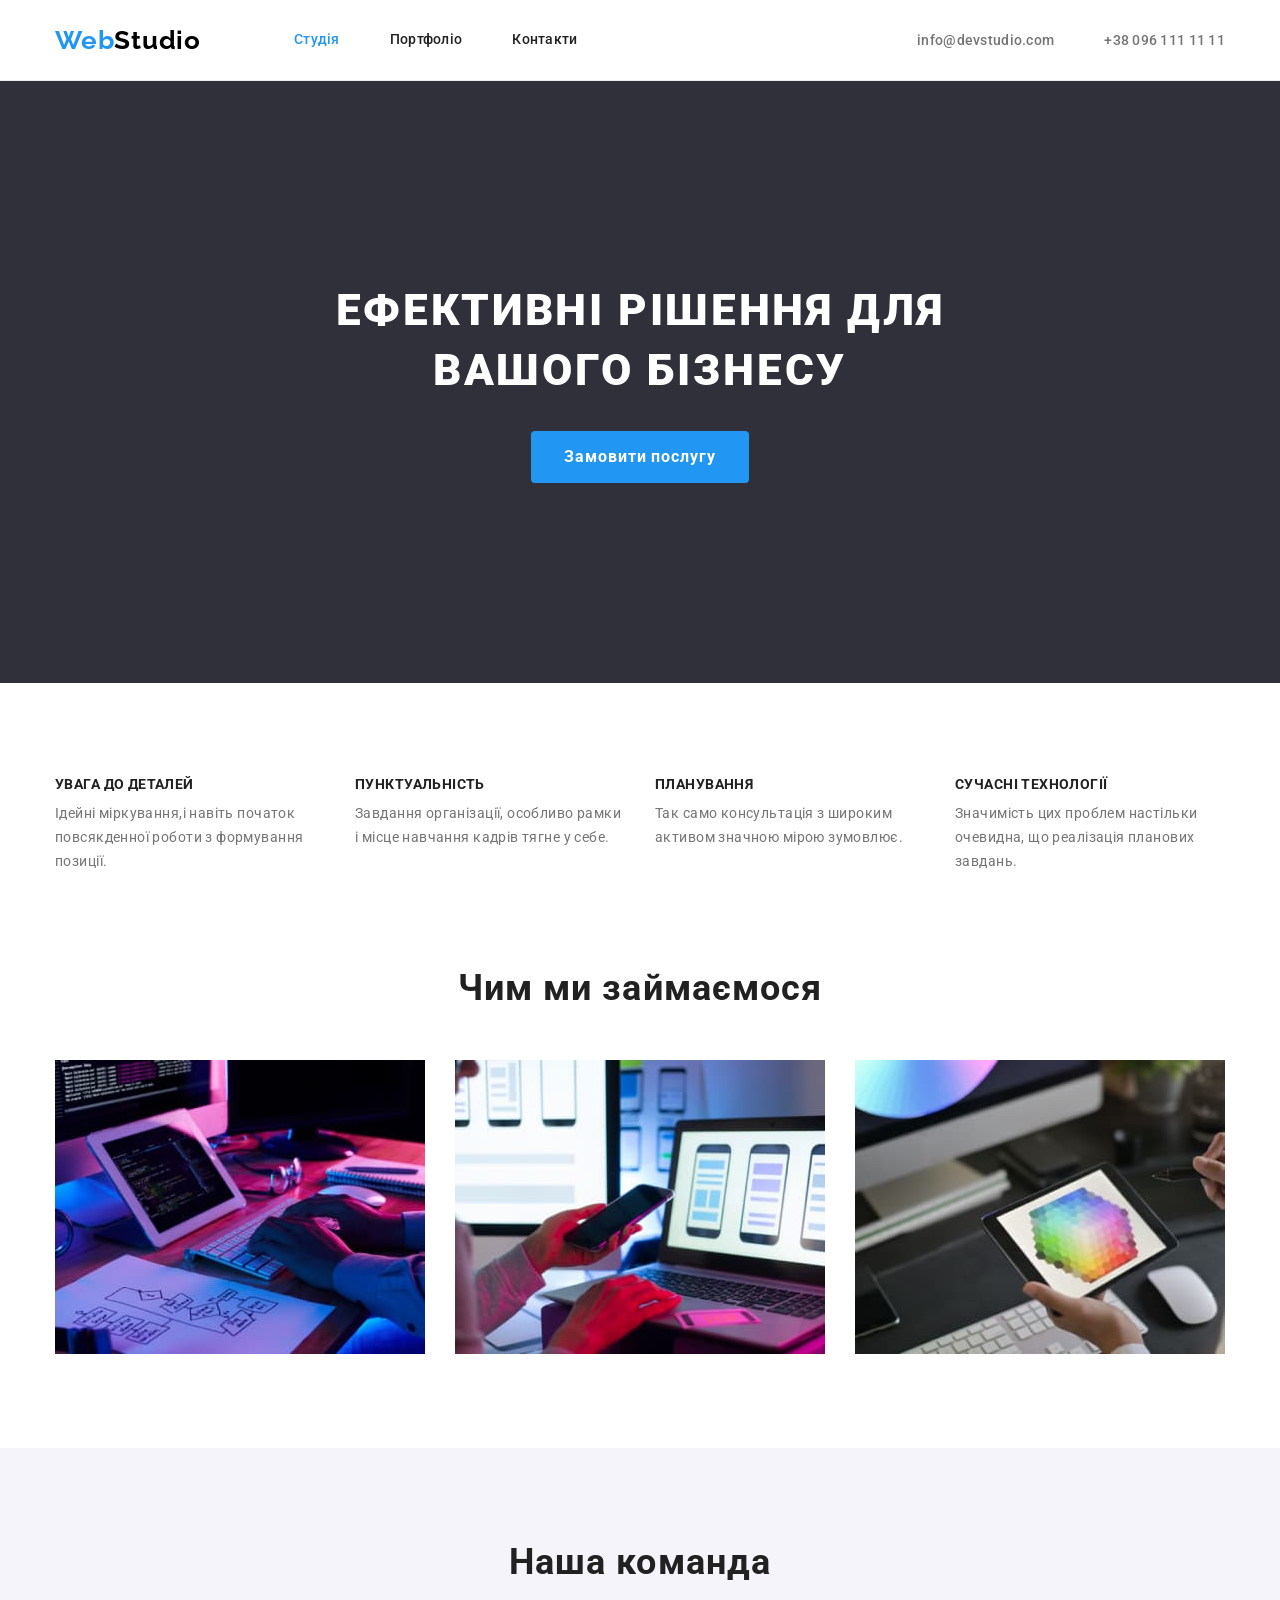
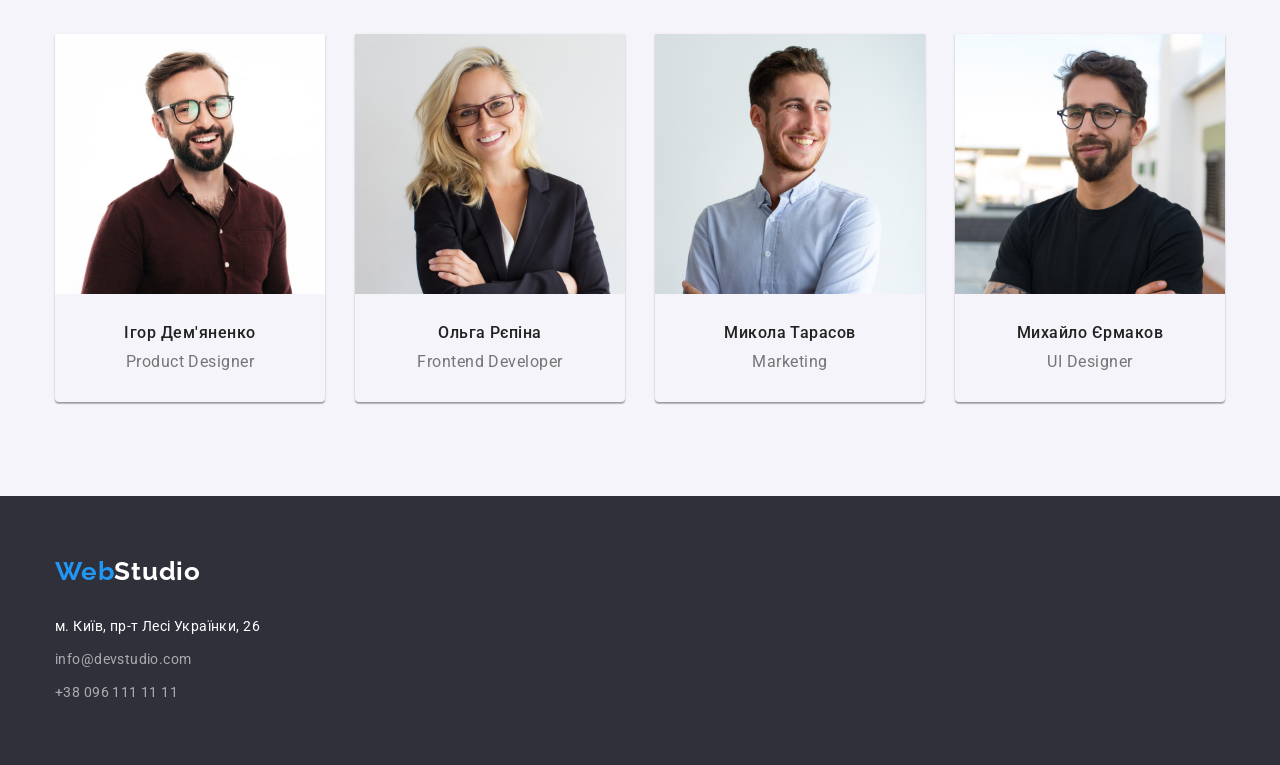
==== index.html @ 57815e2b "homework 3 second try" ====
<!DOCTYPE html>
<html lang="uk">
  <head>
    <meta charset="UTF-8" />
    <meta http-equiv="X-UA-Compatible" content="IE=edge" />
    <meta name="viewport" content="width=device-width, initial-scale=1.0" />
    <link rel="preconnect" href="https://fonts.googleapis.com" />
    <link rel="preconnect" href="https://fonts.gstatic.com" crossorigin />
    <link
      href="https://fonts.googleapis.com/css2?family=Raleway:wght@700&family=Roboto:wght@400;500;700;900&display=swap"
      rel="stylesheet"
    />
    <title>WebStudio</title>
    <link
      rel="stylesheet"
      href="https://cdnjs.cloudflare.com/ajax/libs/modern-normalize/1.0.0/modern-normalize.min.css"
    />
    <link rel="stylesheet" href="./css/style.css" />
  </head>

  <body>
    <!-- Шапка -->

    <header class="header">
      <div class="container header-container">
        <nav class="header-nav">
          <a href="./index.html" class="header-title-logo">
            <span class="header-logo">Web</span>Studio</a
          >
          <ul class="header-list list">
            <li class="header-item">
              <a href="./index.html" class="header-link link current">Студія</a>
            </li>
            <li class="header-item">
              <a href="./portfolio.html" class="header-link link">Портфоліо</a>
            </li>
            <li class="header-item">
              <a href="#" class="header-link link">Контакти</a>
            </li>
          </ul>
        </nav>
          <ul class="header-contact-list list">
            <li class="header-contact-wrap">
              <a href="mailto:info@devstudio.com" class="header-contact link"
                >info@devstudio.com</a
              >
            </li>
            <li class="header-contact-wrap">
              <a href="tel:+380961111111" class="header-contact link"
                >+38 096 111 11 11</a
              >
            </li>
          </ul>
      </div>
    </header>

    <main>
      <!-- Блок Герой -->
      <section class="hero">
        <h1 class="hero-title">Ефективні рішення для вашого бізнесу</h1>
        <button type="button" class="btn-hero">Замовити послугу</button>
      </section>

      <!-- Особливості -->
      <section class="features box-first">
        <div class="container features-container">
          <h2 class="visually-hidden">Особливості</h2>
          <ul class="features-list list">
            <li class="features-item">
              <h3 class="features-pre-title">Увага до деталей</h3>
              <p class="features-description">
                Ідейні міркування,і навіть початок повсякденної роботи з
                формування позиції.
              </p>
            </li>
            <li class="features-item">
              <h3 class="features-pre-title">Пунктуальність</h3>
              <p class="features-description">
                Завдання організації, особливо рамки і місце навчання кадрів
                тягне у себе.
              </p>
            </li>
            <li class="features-item">
              <h3 class="features-pre-title">Планування</h3>
              <p class="features-description">
                Так само консультація з широким активом значною мірою зумовлює.
              </p>
            </li>
            <li class="features-item">
              <h3 class="features-pre-title">Сучасні технології</h3>
              <p class="features-description">
                Значимість цих проблем настільки очевидна, що реалізація
                планових завдань.
              </p>
            </li>
          </ul>
        </div>
      </section>

      <!-- Чим ми займаємося -->
      <section class="about">
        <div class="container">
          <h2 class="about-title">Чим ми займаємося</h2>
          <ul class="about-list list">
            <li class="about-item">
              <img
                src="./images/index/box1.jpg"
                alt="Написання коду на клавіатурі"
                width="370"
              />
            </li>
            <li class="about-item">
              <img
                src="./images/index/box2.jpg"
                alt="Телефон в руці"
                width="370"
              />
            </li>
            <li class="about-item">
              <img
                src="./images/index/box3.jpg"
                alt="Малюнок на планшеті"
                width="370"
              />
            </li>
          </ul>
        </div>
      </section>

      <!-- Наша команда -->
      <section class="team">
        <div class="container">
          <h2 class="team-title">Наша команда</h2>
          <ul class="team-list list">
            <li class="team-item">
              <img src="./images/index/igor.jpg" alt="igor" width="270" />
              <div class="team-box-wrap">
                <h3 class="team-pre-title">Ігор Дем'яненко</h3>
                <p class="team-description">Product Designer</p>
              </div>
            </li>
            <li class="team-item">
              <img src="./images/index/olga.jpg" alt="olga" width="270" />
              <div class="team-box-wrap">
                <h3 class="team-pre-title">Ольга Рєпіна</h3>
                <p class="team-description">Frontend Developer</p>
              </div>
            </li>
            <li class="team-item">
              <img src="./images/index/mikola.jpg" alt="mikola" width="270" />
              <div class="team-box-wrap">
                <h3 class="team-pre-title">Микола Тарасов</h3>
                <p class="team-description">Marketing</p>
              </div>
            </li>
            <li class="team-item">
              <img
                src="./images/index/muchaylo.jpg"
                alt="muchaylo"
                width="270"
              />
              <div class="team-box-wrap">
                <h3 class="team-pre-title">Михайло Єрмаков</h3>
                <p class="team-description">UI Designer</p>
              </div>
            </li>
          </ul>
        </div>
      </section>
    </main>

    <!-- Підвал -->

    <footer class="footer">
      <div class="container">
        <a href="./index.html" class="footer-title-logo">
          <span class="footer-logo">Web</span>Studio</a
        >
        <address>
          <ul class="address-list list">
            <li class="footer-address-item">
              <a
                href="http://surl.li/cvalr"
                target="_blank"
                rel="noopener noreferrer"
                class="footer-address link"
                >м. Київ, пр-т Лесі Українки, 26</a
              >
            </li>
            <li class="footer-address-item">
              <a href="mailto:info@devstudio.com" class="footer-contact link"
                >info@devstudio.com</a
              >
            </li>
            <li class="footer-address-item">
              <a href="tel:+380961111111" class="footer-contact link"
                >+38 096 111 11 11</a
              >
            </li>
          </ul>
        </address>
      </div>
    </footer>
  </body>
</html>
---- css/style.css ----
:root {
  --primary-text-color: #212121;
  --secondary-text-color: #757575;
  --tetriary-text-color: #000000;
  --primary-title-color: #ffffff;
  --description-text: rgba(255, 255, 255, 0.6);
  --accent-color: #2196f3;
  --background-color-hero: #2f303a;
  --background-color-btn: #188ce8;
  --moz-background-team: #f5f4fa;
  --border-bottom-color: #ececec;
  --border-portfolio: #eeeeee;
}

html {
  box-sizing: border-box;
}

*,
*::before,
*::after {
  box-sizing: border-box;
  /* outline: 2px solid tomato; */
}

h1,
h2,
h3,
h4,
h5,
h6,
p,
ul {
  margin: 0;
}

ul {
  padding-left: 0;
}

body {
  font-family: "Roboto", sans-serif;
  color: var(--primary-text-color);
  background-color: var(--primary-title-color);
}

.container {
  margin: 0 auto;
  width: 1200px;
  padding-left: 15px;
  padding-right: 15px;
}

/* List styles */

.list {
  list-style: none;
}

/* link styles */

.link {
  text-decoration: none;
}

.link:hover,
.link:focus {
  color: var(--accent-color);
}

/* Button styles */

.btn-hero:hover,
.btn-hero:focus {
  background-color: var(--background-color-btn);
}

.btn-portfolio:hover,
.btn-portfolio:focus {
  color: var(--primary-title-color);
  background-color: var(--accent-color);
  filter: drop-shadow(0px 4px 4px rgba(0, 0, 0, 0.25));
}

button {
  display: inline-block;
  cursor: pointer;
  border: 1px solid transparent;
  border-radius: 4px;
  text-align: center;
}

.btn-hero {
  color: var(--primary-title-color);
  background-color: var(--accent-color);
  font-weight: 700;
  font-size: 16px;
  font-family: inherit;
  line-height: 1.87;
  text-align: center;
  letter-spacing: 0.06em;
  padding: 10px 32px;
}

.btn-portfolio {
  color: var(--primary-text-color);
  background-color: var(--moz-background-team);
  font-weight: 500;
  font-size: 16px;
  line-height: 1.62;
  font-family: inherit;
  letter-spacing: 0.03em;
  padding: 6px 22px;
}

/* Hide heading */
.visually-hidden {
  position: absolute;
  white-space: nowrap;
  width: 1px;
  height: 1px;
  overflow: hidden;
  border: 0;
  padding: 0;
  clip: rect(0 0 0 0);
  clip-path: inset(50%);
  margin: -1px;
}

/* header */

.header {
  display: block;
  border-bottom: 1px solid var(--border-bottom-color);
}

.header-container {
  display: flex;
  align-items: center;
}

.header-title-logo {
  color: var(--tetriary-text-color);
  font-family: "Raleway";
  font-style: normal;
  font-weight: 700;
  font-size: 26px;
  line-height: 1.19;
  letter-spacing: 0.03em;
  text-decoration: none;
  margin-right: 93px;
  display: block;
}

.header-list,
.contact-list,
.features-list,
.about-list,
.team-list {
  display: flex;
}

.header-nav {
  display: flex;
  align-items: center;
}

.header-logo {
  color: var(--accent-color);
}

.header-item:not(:first-child) {
  font-weight: 500;
  font-size: 14px;
  line-height: 1.14;
  letter-spacing: 0.02em;
  margin-left: 50px;
}

.header-link {
  color: var(--primary-text-color);
  font-weight: 500;
  font-size: 14px;
  line-height: 1.14;
  letter-spacing: 0.02em;
  padding-top: 32px;
  padding-bottom: 32px;
  display: block;
}

.header-link.link.current {
  color: var(--accent-color);
}

.header-contact-list {
  display: flex;
  margin-left: auto;
}

.header-contact-wrap:not(:last-child) {
  margin-right: 50px;
}

.header-contact {
  color: var(--secondary-text-color);
  font-weight: 500;
  font-size: 14px;
  line-height: 1.14;
  letter-spacing: 0.02em;
  padding: 32px 0;
}

/* section hero */

.hero {
  background-color: var(--background-color-hero);
  padding: 200px 0;
  text-align: center;
}

.hero-title {
  color: var(--primary-title-color);
  font-weight: 900;
  font-size: 44px;
  line-height: 1.36;
  letter-spacing: 0.06em;
  text-transform: uppercase;
  margin: 0 auto 30px;
  max-width: 696px;
}

/* section features */

.features {
  padding-top: 94px;
  padding-bottom: 47px;
}

.features-container {
  display: flex;
}

.features-item:not(:first-child) {
  margin-left: 30px;
}

.features-pre-title {
  color: var(--primary-text-color);
  font-weight: 700;
  font-size: 14px;
  line-height: 1.14;
  letter-spacing: 0.03em;
  text-transform: uppercase;
  margin-bottom: 10px;
}

.features-description {
  width: 270px;
  color: var(--secondary-text-color);
  font-size: 14px;
  line-height: 1.71;
  letter-spacing: 0.03em;
}

/* section about */

img {
  display: block;
  max-width: 100%;
}

.about {
  padding-top: 47px;
  padding-bottom: 94px;
}

.about-item:not(:first-child) {
  margin-left: 30px;
}

.about-title {
  font-weight: 700;
  font-size: 36px;
  line-height: 1.16;
  text-align: center;
  letter-spacing: 0.03em;
  margin-bottom: 50px;
}

/* team */

.team {
  background-color: var(--moz-background-team);
  padding: 94px 0;
}

.team-item:not(:first-child) {
  margin-left: 30px;
}

.team-item {
  box-shadow: 0px 1px 3px rgb(0 0 0 / 12%), 0px 1px 1px rgb(0 0 0 / 14%),
    0px 2px 1px rgb(0 0 0 / 20%);
  border-radius: 0px 0px 4px 4px;
}

.team-box-wrap {
  padding: 30px 0;
}

.team-title {
  font-weight: 700;
  font-size: 36px;
  line-height: 1.16;
  text-align: center;
  letter-spacing: 0.03em;
  margin-bottom: 50px;
}

.team-pre-title {
  font-weight: 500;
  font-size: 16px;
  line-height: 1.18;
  text-align: center;
  letter-spacing: 0.03em;
}

.team-description {
  color: var(--secondary-text-color);
  font-size: 16px;
  line-height: 1.18;
  text-align: center;
  letter-spacing: 0.03em;
  margin-top: 10px;
}

/* portfolio */

.portfolio {
  padding: 94px 0;
}

.portfolio-list {
  justify-content: center;
  display: flex;
  font-weight: 500;
  font-size: 16px;
  line-height: 1.62;
  text-align: center;
  letter-spacing: 0.03em;
}

.portfolio-item:not(:last-child) {
  margin-right: 8px;
}

/* projects */

.projects-link {
  text-decoration: none;
}

.projects-list {
  margin-top: 50px;
  gap: 30px;
  display: flex;
  flex-wrap: wrap;
}

.projects-item {
  width: calc((100% - 60px) / 3);
  border: 1px solid var(--border-portfolio);
}

.projects-wrap {
  margin: 20px 24px;
}

.projects-pre-title {
  color: var(--primary-text-color);
  font-weight: 700;
  font-size: 18px;
  line-height: 2;
  letter-spacing: 0.06em;
}

.projects-description {
  color: var(--secondary-text-color);
  font-size: 16px;
  line-height: 1.87;
  letter-spacing: 0.03em;
  margin-top: 4px;
}

/* footer */

.footer {
  padding-top: 60px;
  padding-bottom: 60px;
  color: var(--primary-title-color);
  background-color: var(--background-color-hero);
}

.footer-address-item {
  margin-top: 9px;
}

.footer-address.link {
  color: var(--primary-title-color);
  font-style: normal;
  font-weight: 400;
  font-size: 14px;
  line-height: 1.71;
  letter-spacing: 0.03em;
}

.footer-contact.link {
  color: var(--description-text);
  font-style: normal;
  font-size: 14px;
  line-height: 1.71;
  letter-spacing: 0.03em;
  margin-top: 9px;
}

.footer-title-logo {
  margin-bottom: 20px;
  display: inline-block;
  text-decoration: none;
  font-family: "Raleway", sans-serif;
  font-weight: 700;
  font-size: 26px;
  line-height: 1.19;
  letter-spacing: 0.03em;
  color: var(--primary-title-color);
}

.footer-logo {
  color: var(--accent-color);
  font-family: "Raleway";
  font-style: normal;
  font-weight: 700;
  font-size: 26px;
  line-height: 1.19;
  letter-spacing: 0.03em;
}

.footer-address.link:hover,
.footer-address.link:focus {
  color: var(--accent-color);
}

.footer-contact.link:hover,
.footer-contact.link:focus {
  color: var(--accent-color);
}
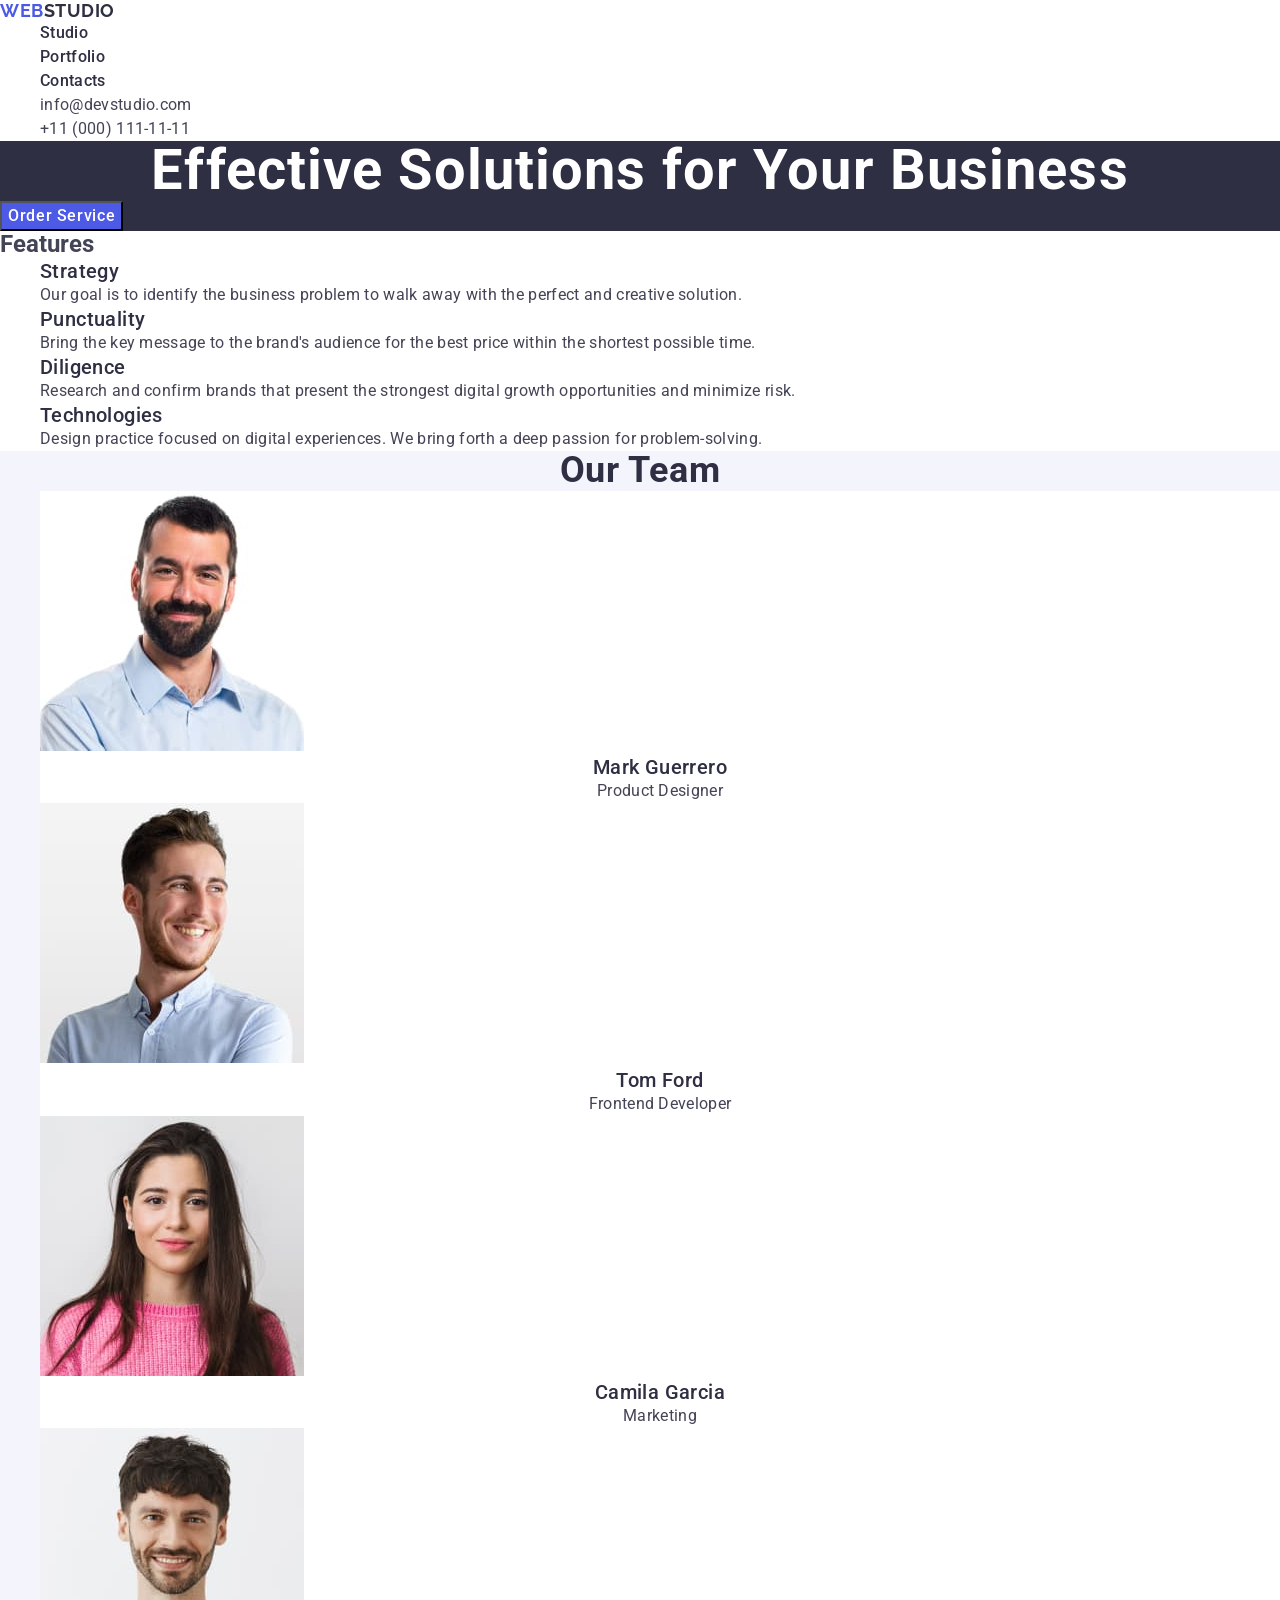
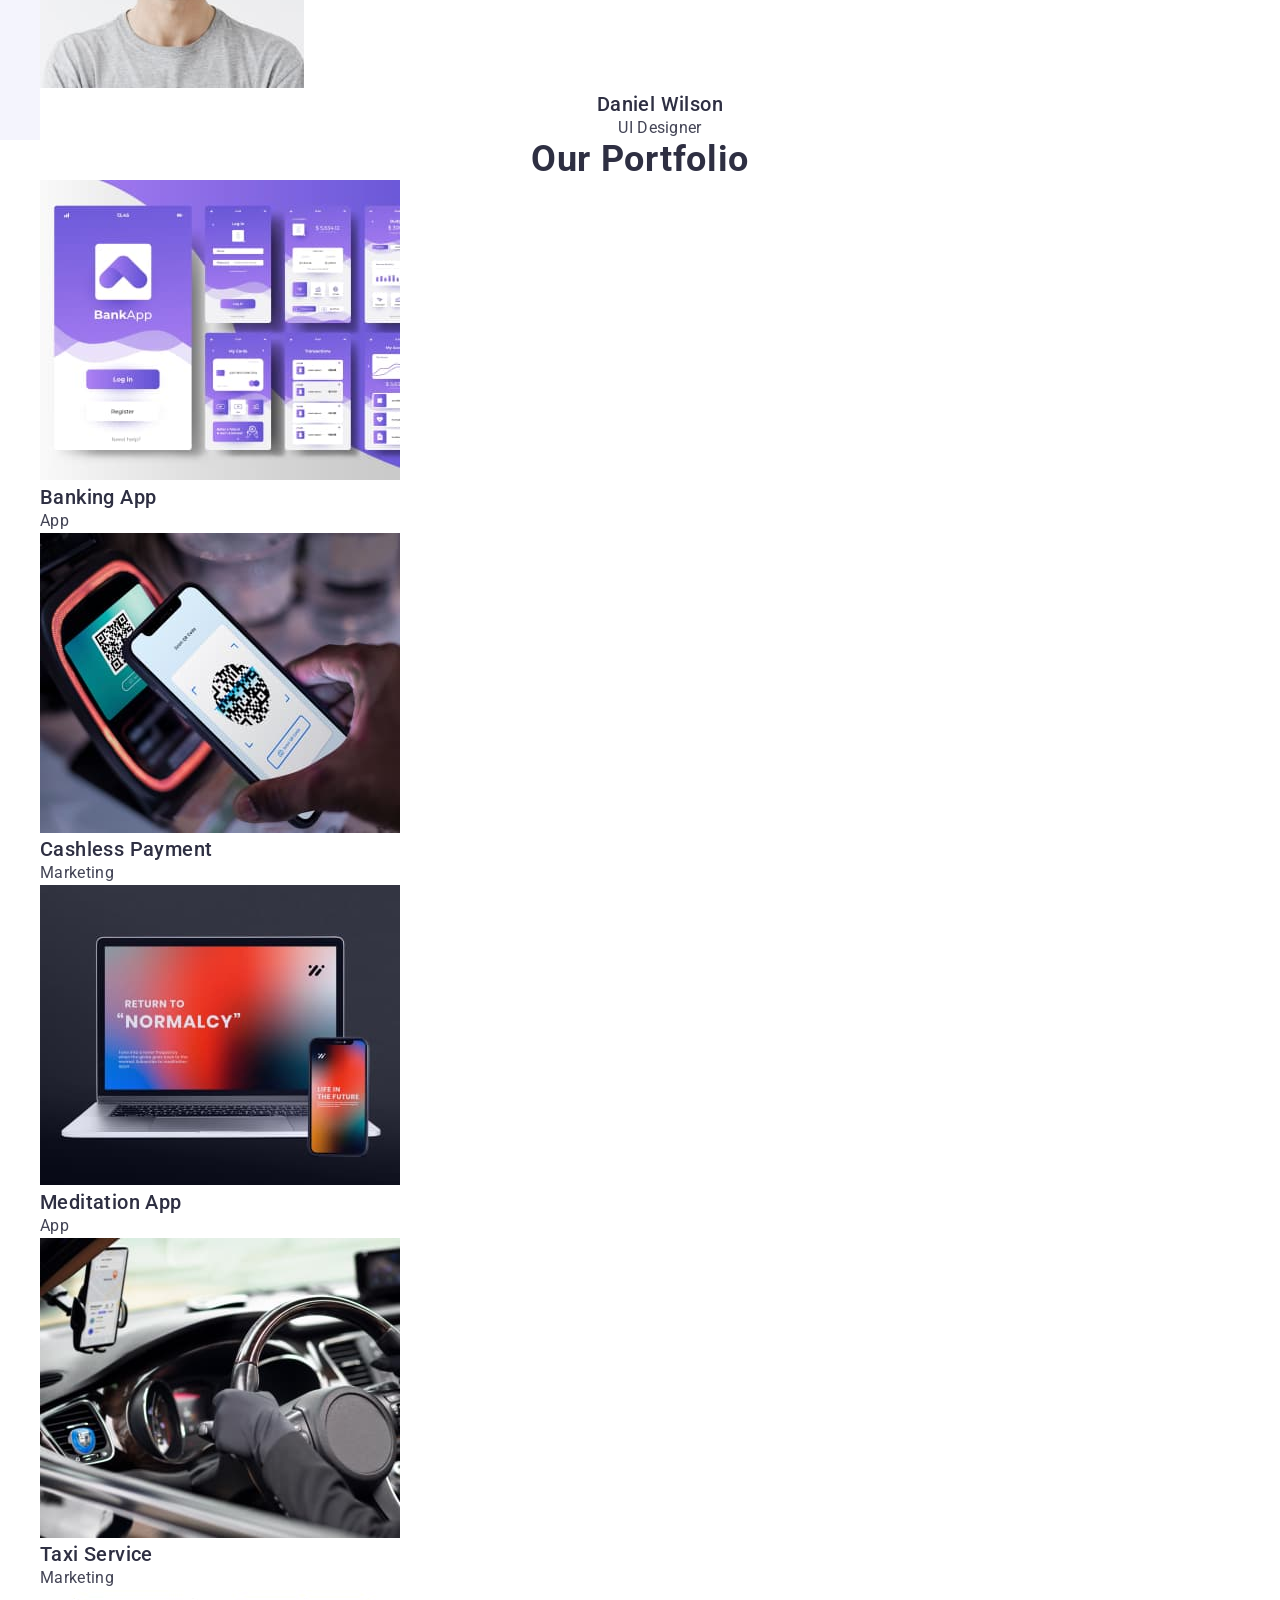
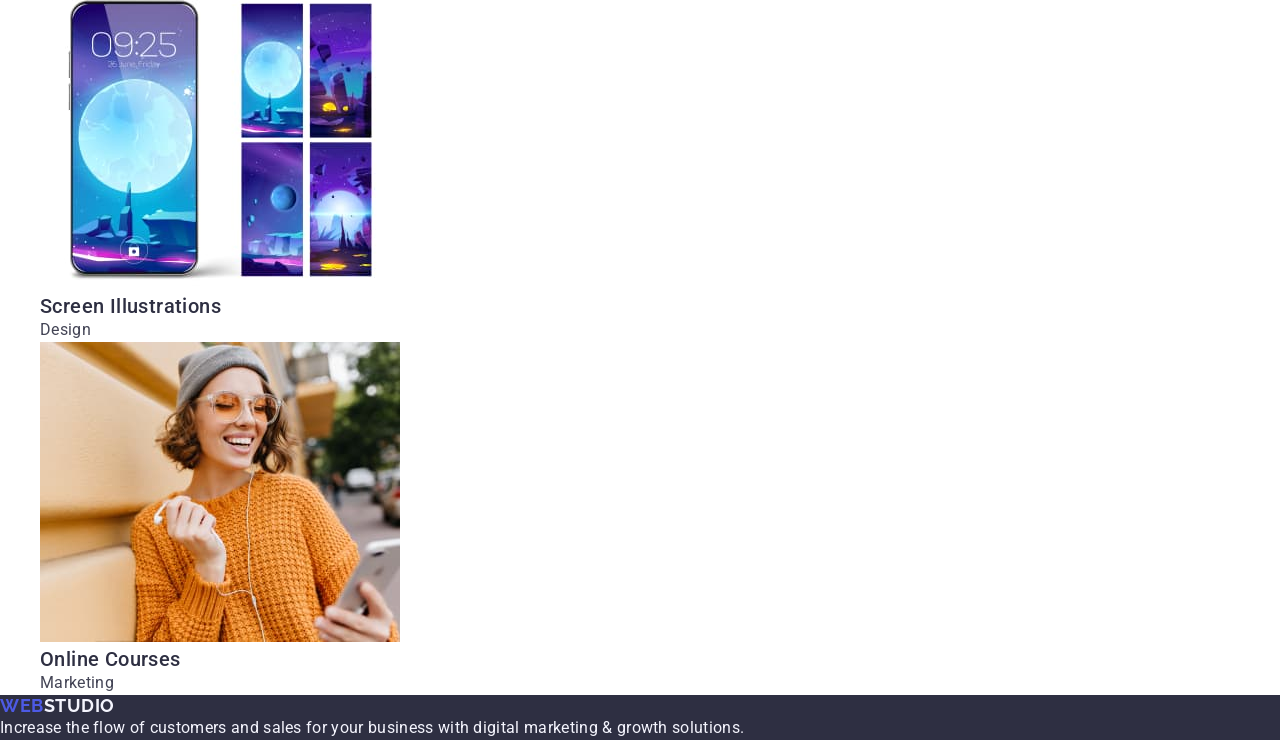
==== commit c61805a6: "Initial commit" ====
--- a/index.html
+++ b/index.html
@@ -1,205 +1,240 @@
 <!DOCTYPE html>
-<html lang="uk">
+<html lang="en">
   <head>
     <meta charset="UTF-8" />
-    <meta http-equiv="X-UA-Compatible" content="IE=edge" />
     <meta name="viewport" content="width=device-width, initial-scale=1.0" />
     <link rel="preconnect" href="https://fonts.googleapis.com" />
     <link rel="preconnect" href="https://fonts.gstatic.com" crossorigin />
     <link
-      href="https://fonts.googleapis.com/css2?family=Raleway:wght@700&family=Roboto:wght@400;500;700;900&display=swap"
+      href="https://fonts.googleapis.com/css2?family=Raleway:wght@700&family=Roboto:wght@400;500;700&display=swap"
       rel="stylesheet"
     />
-    <title>WebStudio</title>
     <link
       rel="stylesheet"
-      href="https://cdnjs.cloudflare.com/ajax/libs/modern-normalize/1.0.0/modern-normalize.min.css"
+      href="https://cdnjs.cloudflare.com/ajax/libs/modern-normalize/3.0.1/modern-normalize.min.css"
+      integrity="sha512-q6WgHqiHlKyOqslT/lgBgodhd03Wp4BEqKeW6nNtlOY4quzyG3VoQKFrieaCeSnuVseNKRGpGeDU3qPmabCANg=="
+      crossorigin="anonymous"
+      referrerpolicy="no-referrer"
     />
-    <link rel="stylesheet" href="./css/style.css" />
+    <link rel="stylesheet" href="./css/styles.css" />
+    <link
+      rel="shortcut icon"
+      href="./images/icons/icons8-website-48.png"
+      type="image/x-icon"
+    />
+    <title>WebStudio</title>
   </head>
-
   <body>
-    <!-- Шапка -->
-
+    <!-- #region-Header -->
     <header class="header">
-      <div class="container header-container">
-        <nav class="header-nav">
-          <a href="./index.html" class="header-title-logo">
-            <span class="header-logo">Web</span>Studio</a
-          >
-          <ul class="header-list list">
-            <li class="header-item">
-              <a href="./index.html" class="header-link link current">Студія</a>
-            </li>
-            <li class="header-item">
-              <a href="./portfolio.html" class="header-link link">Портфоліо</a>
-            </li>
-            <li class="header-item">
-              <a href="#" class="header-link link">Контакти</a>
-            </li>
-          </ul>
-        </nav>
-          <ul class="header-contact-list list">
-            <li class="header-contact-wrap">
-              <a href="mailto:info@devstudio.com" class="header-contact link"
-                >info@devstudio.com</a
-              >
-            </li>
-            <li class="header-contact-wrap">
-              <a href="tel:+380961111111" class="header-contact link"
-                >+38 096 111 11 11</a
-              >
-            </li>
-          </ul>
-      </div>
+      <nav class="header-nav">
+        <a class="logo header-logo" href="./index.html">
+          Web<span class="logo-dark">Studio</span></a
+        >
+        <ul class="header-list">
+          <li class="header-item">
+            <a class="header-link" href="./index.html">Studio</a>
+          </li>
+          <li class="header-item">
+            <a class="header-link" href="">Portfolio</a>
+          </li>
+          <li class="header-item">
+            <a class="header-link" href="">Contacts</a>
+          </li>
+        </ul>
+      </nav>
+      <address class="contact">
+        <ul class="contact-list">
+          <li class="contact-item">
+            <a class="contact-link" href="mailto:info@devstudio.com"
+              >info@devstudio.com</a
+            >
+          </li>
+          <li class="contact-item">
+            <a class="contact-link" href="tel:+110001111111"
+              >+11 (000) 111-11-11</a
+            >
+          </li>
+        </ul>
+      </address>
     </header>
-
+    <!-- #endregion-Header -->
+
+    <!-- #region-Main -->
     <main>
-      <!-- Блок Герой -->
-      <section class="hero">
-        <h1 class="hero-title">Ефективні рішення для вашого бізнесу</h1>
-        <button type="button" class="btn-hero">Замовити послугу</button>
-      </section>
-
-      <!-- Особливості -->
-      <section class="features box-first">
-        <div class="container features-container">
-          <h2 class="visually-hidden">Особливості</h2>
-          <ul class="features-list list">
-            <li class="features-item">
-              <h3 class="features-pre-title">Увага до деталей</h3>
-              <p class="features-description">
-                Ідейні міркування,і навіть початок повсякденної роботи з
-                формування позиції.
-              </p>
-            </li>
-            <li class="features-item">
-              <h3 class="features-pre-title">Пунктуальність</h3>
-              <p class="features-description">
-                Завдання організації, особливо рамки і місце навчання кадрів
-                тягне у себе.
-              </p>
-            </li>
-            <li class="features-item">
-              <h3 class="features-pre-title">Планування</h3>
-              <p class="features-description">
-                Так само консультація з широким активом значною мірою зумовлює.
-              </p>
-            </li>
-            <li class="features-item">
-              <h3 class="features-pre-title">Сучасні технології</h3>
-              <p class="features-description">
-                Значимість цих проблем настільки очевидна, що реалізація
-                планових завдань.
-              </p>
-            </li>
-          </ul>
-        </div>
-      </section>
-
-      <!-- Чим ми займаємося -->
-      <section class="about">
-        <div class="container">
-          <h2 class="about-title">Чим ми займаємося</h2>
-          <ul class="about-list list">
-            <li class="about-item">
-              <img
-                src="./images/index/box1.jpg"
-                alt="Написання коду на клавіатурі"
-                width="370"
-              />
-            </li>
-            <li class="about-item">
-              <img
-                src="./images/index/box2.jpg"
-                alt="Телефон в руці"
-                width="370"
-              />
-            </li>
-            <li class="about-item">
-              <img
-                src="./images/index/box3.jpg"
-                alt="Малюнок на планшеті"
-                width="370"
-              />
-            </li>
-          </ul>
-        </div>
-      </section>
-
-      <!-- Наша команда -->
+      <!-- #region-Hero -->
+      <section class="hero-image">
+        <h1 class="hero-title">Effective Solutions for Your Business</h1>
+        <button class="btn hero-btn" type="button">Order Service</button>
+      </section>
+      <!-- #endregion-Hero -->
+
+      <!-- #region-Features -->
+      <section class="features">
+        <h2 class="features-title visually-hidden">Features</h2>
+        <ul class="features-list">
+          <li class="features-item">
+            <h3 class="features-card-title">Strategy</h3>
+            <p class="features-description">
+              Our goal is to identify the business problem to walk away with the
+              perfect and creative solution.
+            </p>
+          </li>
+          <li class="features-item">
+            <h3 class="features-card-title">Punctuality</h3>
+            <p class="features-description">
+              Bring the key message to the brand's audience for the best price
+              within the shortest possible time.
+            </p>
+          </li>
+          <li class="features-item">
+            <h3 class="features-card-title">Diligence</h3>
+            <p class="features-description">
+              Research and confirm brands that present the strongest digital
+              growth opportunities and minimize risk.
+            </p>
+          </li>
+          <li class="features-item">
+            <h3 class="features-card-title">Technologies</h3>
+            <p class="features-description">
+              Design practice focused on digital experiences. We bring forth a
+              deep passion for problem-solving.
+            </p>
+          </li>
+        </ul>
+      </section>
+      <!-- #endregion-features -->
+
+      <!-- #region-Team -->
       <section class="team">
-        <div class="container">
-          <h2 class="team-title">Наша команда</h2>
-          <ul class="team-list list">
-            <li class="team-item">
-              <img src="./images/index/igor.jpg" alt="igor" width="270" />
-              <div class="team-box-wrap">
-                <h3 class="team-pre-title">Ігор Дем'яненко</h3>
-                <p class="team-description">Product Designer</p>
-              </div>
-            </li>
-            <li class="team-item">
-              <img src="./images/index/olga.jpg" alt="olga" width="270" />
-              <div class="team-box-wrap">
-                <h3 class="team-pre-title">Ольга Рєпіна</h3>
-                <p class="team-description">Frontend Developer</p>
-              </div>
-            </li>
-            <li class="team-item">
-              <img src="./images/index/mikola.jpg" alt="mikola" width="270" />
-              <div class="team-box-wrap">
-                <h3 class="team-pre-title">Микола Тарасов</h3>
-                <p class="team-description">Marketing</p>
-              </div>
-            </li>
-            <li class="team-item">
-              <img
-                src="./images/index/muchaylo.jpg"
-                alt="muchaylo"
-                width="270"
-              />
-              <div class="team-box-wrap">
-                <h3 class="team-pre-title">Михайло Єрмаков</h3>
-                <p class="team-description">UI Designer</p>
-              </div>
-            </li>
-          </ul>
-        </div>
-      </section>
+        <h2 class="team-title">Our Team</h2>
+        <ul class="team-list">
+          <li class="team-item">
+            <img
+              src="./images/team/mark.jpg"
+              alt="mark"
+              width="264"
+              height="260"
+            />
+            <h3 class="team-pre-title">Mark Guerrero</h3>
+            <p class="team-description">Product Designer</p>
+          </li>
+          <li class="team-item">
+            <img
+              src="./images/team/tom.jpg"
+              alt="tom"
+              width="264"
+              height="260"
+            />
+            <h3 class="team-pre-title">Tom Ford</h3>
+            <p class="team-description">Frontend Developer</p>
+          </li>
+          <li class="team-item">
+            <img
+              src="./images/team/camila.jpg"
+              alt="camila"
+              width="264"
+              height="260"
+            />
+            <h3 class="team-pre-title">Camila Garcia</h3>
+            <p class="team-description">Marketing</p>
+          </li>
+          <li class="team-item">
+            <img
+              src="./images/team/daniel.jpg"
+              alt="daniel"
+              width="264"
+              height="260"
+            />
+            <h3 class="team-pre-title">Daniel Wilson</h3>
+            <p class="team-description">UI Designer</p>
+          </li>
+        </ul>
+      </section>
+      <!-- #endregion-Team -->
+
+      <!-- #region-Portfolio -->
+      <section class="portfolio">
+        <h2 class="portfolio-title">Our Portfolio</h2>
+        <ul class="portfolio-list">
+          <li class="portfolio-item">
+            <img
+              src="./images/portfolio/banking-app.jpg"
+              alt="Banking App"
+              width="360"
+              height="300"
+            />
+            <h3 class="portfolio-pre-title">Banking App</h3>
+            <p class="portfolio-text">App</p>
+          </li>
+          <li class="portfolio-item">
+            <img
+              src="./images/portfolio/cashless-payment.jpg"
+              alt="Cashless Payment"
+              width="360"
+              height="300"
+            />
+            <h3 class="portfolio-pre-title">Cashless Payment</h3>
+            <p class="portfolio-text">Marketing</p>
+          </li>
+          <li class="portfolio-item">
+            <img
+              src="./images/portfolio/meditation-app.jpg"
+              alt="Meditation App"
+              width="360"
+              height="300"
+            />
+            <h3 class="portfolio-pre-title">Meditation App</h3>
+            <p class="portfolio-text">App</p>
+          </li>
+          <li class="portfolio-item">
+            <img
+              src="./images/portfolio/taxi-service.jpg"
+              alt="Taxi Service"
+              width="360"
+              height="300"
+            />
+            <h3 class="portfolio-pre-title">Taxi Service</h3>
+            <p class="portfolio-text">Marketing</p>
+          </li>
+          <li class="portfolio-item">
+            <img
+              src="./images/portfolio/screen-illustrations.jpg"
+              alt="Screen Illustrations"
+              width="360"
+              height="300"
+            />
+            <h3 class="portfolio-pre-title">Screen Illustrations</h3>
+            <p class="portfolio-text">Design</p>
+          </li>
+          <li class="portfolio-item">
+            <img
+              src="./images/portfolio/online-courses.jpg"
+              alt="Online Courses"
+              width="360"
+              height="300"
+            />
+            <h3 class="portfolio-pre-title">Online Courses</h3>
+            <p class="portfolio-text">Marketing</p>
+          </li>
+        </ul>
+      </section>
+      <!-- #endregion-Portfolio -->
     </main>
-
-    <!-- Підвал -->
-
+    <!-- #endregion -->
+
+    <!-- #region-Footer -->
     <footer class="footer">
-      <div class="container">
-        <a href="./index.html" class="footer-title-logo">
-          <span class="footer-logo">Web</span>Studio</a
-        >
-        <address>
-          <ul class="address-list list">
-            <li class="footer-address-item">
-              <a
-                href="http://surl.li/cvalr"
-                target="_blank"
-                rel="noopener noreferrer"
-                class="footer-address link"
-                >м. Київ, пр-т Лесі Українки, 26</a
-              >
-            </li>
-            <li class="footer-address-item">
-              <a href="mailto:info@devstudio.com" class="footer-contact link"
-                >info@devstudio.com</a
-              >
-            </li>
-            <li class="footer-address-item">
-              <a href="tel:+380961111111" class="footer-contact link"
-                >+38 096 111 11 11</a
-              >
-            </li>
-          </ul>
-        </address>
-      </div>
+      <a class="logo footer-logo" href="./index.html">
+        Web<span class="logo-light">Studio</span></a
+      >
+      <p class="footer-desription">
+        Increase the flow of customers and sales for your business with digital
+        marketing & growth solutions.
+      </p>
     </footer>
+    <!-- #endregion-Footer -->
   </body>
 </html>
+<!-- #region -->
+<!-- #endregion -->
--- a/css/styles.css
+++ b/css/styles.css
@@ -0,0 +1,279 @@
+/* #region-Variables */
+:root {
+    /* Colors */
+    --primary-brand-color: #4D5AE5;
+    --primary-dark-color: #2E2F42;
+    --primary-slate-color: #434455;
+    --subtle-text: #8E8F99;
+    --hero-background: #2E2F42B2;
+    --white-background: #FFFFFF;
+    --cloud-color: #f4f4fd;
+    --active-ocean-color: #404bbf;
+
+    /* Fonts */
+    --font-family: "Roboto", sans-serif;
+    --second-family: "Raleway", sans-serif;
+
+}
+
+/* #endregion-Variables */
+
+/* #region-Base */
+
+body {
+    font-family: 'Roboto', sans-serif;
+    color: var(--primary-slate-color);
+    background-color: var(--white-background);
+}
+
+a {
+    text-decoration: none;
+}
+
+ul,
+ol {
+    list-style-type: none;
+    margin: 0;
+}
+
+li {
+    list-style-type: none;
+}
+
+button {
+    cursor: pointer;
+    font-family: inherit;
+}
+
+img {}
+
+address {
+    font-style: normal;
+}
+
+h1,
+h2,
+h3,
+h4,
+h5,
+h6,
+p {
+    margin: 0;
+}
+
+/* #endregion-Base */
+
+/* #region-Common */
+.section {}
+
+.logo {
+    font-family: var(--second-family);
+    font-weight: 700;
+    font-size: 18px;
+    line-height: 1.17;
+    letter-spacing: 0.03em;
+    text-transform: uppercase;
+    color: var(--primary-brand-color);
+}
+
+.logo-dark {
+    color: var(--primary-dark-color);
+}
+
+.logo-light {
+    color: var(--cloud-color);
+}
+
+/* Socials */
+
+/* Buttons */
+
+.btn {}
+
+/* #endregion */
+
+/* #region-Header */
+
+.header {}
+
+.header-nav {}
+
+.header-logo {}
+
+.header-list {}
+
+.header-item {}
+
+.header-link {
+    font-weight: 500;
+    line-height: 1.50;
+    letter-spacing: 0.02em;
+    color: var(--primary-dark-color);
+}
+
+.contact-list {}
+
+.contact-item {}
+
+.contact-link {
+    line-height: 1.50;
+    letter-spacing: 0.02em;
+    color: var(--primary-slate-color);
+}
+
+.header-link:hover,
+.header-link:focus,
+.contact-link:hover,
+.contact-link:focus {
+    color: var(--active-ocean-color);
+}
+
+/* #endregion */
+
+/* #region-Hero */
+
+.hero-image {
+    background-color: var(--primary-dark-color);
+}
+
+.hero-title {
+    color: var(--white-background);
+    font-weight: 700;
+    font-size: 56px;
+    line-height: 1.07;
+    letter-spacing: 0.02em;
+    text-align: center;
+}
+
+.hero-btn {
+    font-weight: 500;
+    line-height: 1.5;
+    letter-spacing: 0.04em;
+    color: var(--white-background);
+    background-color: var(--primary-brand-color);
+}
+
+.hero-btn:hover,
+.hero-btn:focus {
+    background-color: var(--active-ocean-color);
+}
+
+/* #endregion */
+
+/* #region-Features */
+.features {}
+
+.features-title {}
+
+.features-list {}
+
+.features-item {}
+
+.features-card-title {
+    font-weight: 500;
+    font-size: 20px;
+    line-height: 120%;
+    letter-spacing: 0.02em;
+    color: var(--primary-dark-color);
+}
+
+.features-description {
+    line-height: 1.50;
+    letter-spacing: 0.02em;
+    color: var(--primary-slate-color);
+}
+
+/* #endregion */
+
+/* #region-Team */
+.team {
+    background-color: var(--cloud-color);
+}
+
+.team-title {
+    font-weight: 700;
+    font-size: 36px;
+    line-height: 1.11;
+    letter-spacing: 0.02em;
+    text-align: center;
+    text-transform: capitalize;
+    color: var(--primary-dark-color);
+}
+
+.team-list {}
+
+.team-item {
+    background-color: var(--white-background);
+}
+
+.team-pre-title {
+    font-weight: 500;
+    font-size: 20px;
+    line-height: 1.20;
+    letter-spacing: 0.02em;
+    text-align: center;
+    color: var(--primary-dark-color);
+}
+
+.team-description {
+    line-height: 1.50;
+    letter-spacing: 0.02em;
+    text-align: center;
+    color: var(--primary-slate-color);
+}
+
+/* #endregion */
+
+/* #region-Portfolio */
+.portfolio {}
+
+.portfolio-title {
+    font-weight: 700;
+    font-size: 36px;
+    line-height: 1.11;
+    letter-spacing: 0.02em;
+    text-align: center;
+    text-transform: capitalize;
+    color: var(--primary-dark-color);
+}
+
+.portfolio-list {}
+
+.portfolio-item {}
+
+.portfolio-pre-title {
+    font-weight: 500;
+    font-size: 20px;
+    line-height: 1.20;
+    letter-spacing: 0.02em;
+    color: var(--primary-dark-color);
+}
+
+.portfolio-text {
+    line-height: 1.50;
+    letter-spacing: 0.02em;
+    color: var(--primary-slate-color);
+}
+
+/* #endregion */
+
+/* #region-Footer */
+.footer {
+    background-color: var(--primary-dark-color);
+}
+
+.footer-logo {}
+
+.footer-desription {
+    line-height: 1.50;
+    letter-spacing: 0.02em;
+    color: var(--cloud-color);
+}
+
+/* #endregion */
+
+
+
+/* *============================================================================================================================================== */
+/* #region */
+/* #endregion */
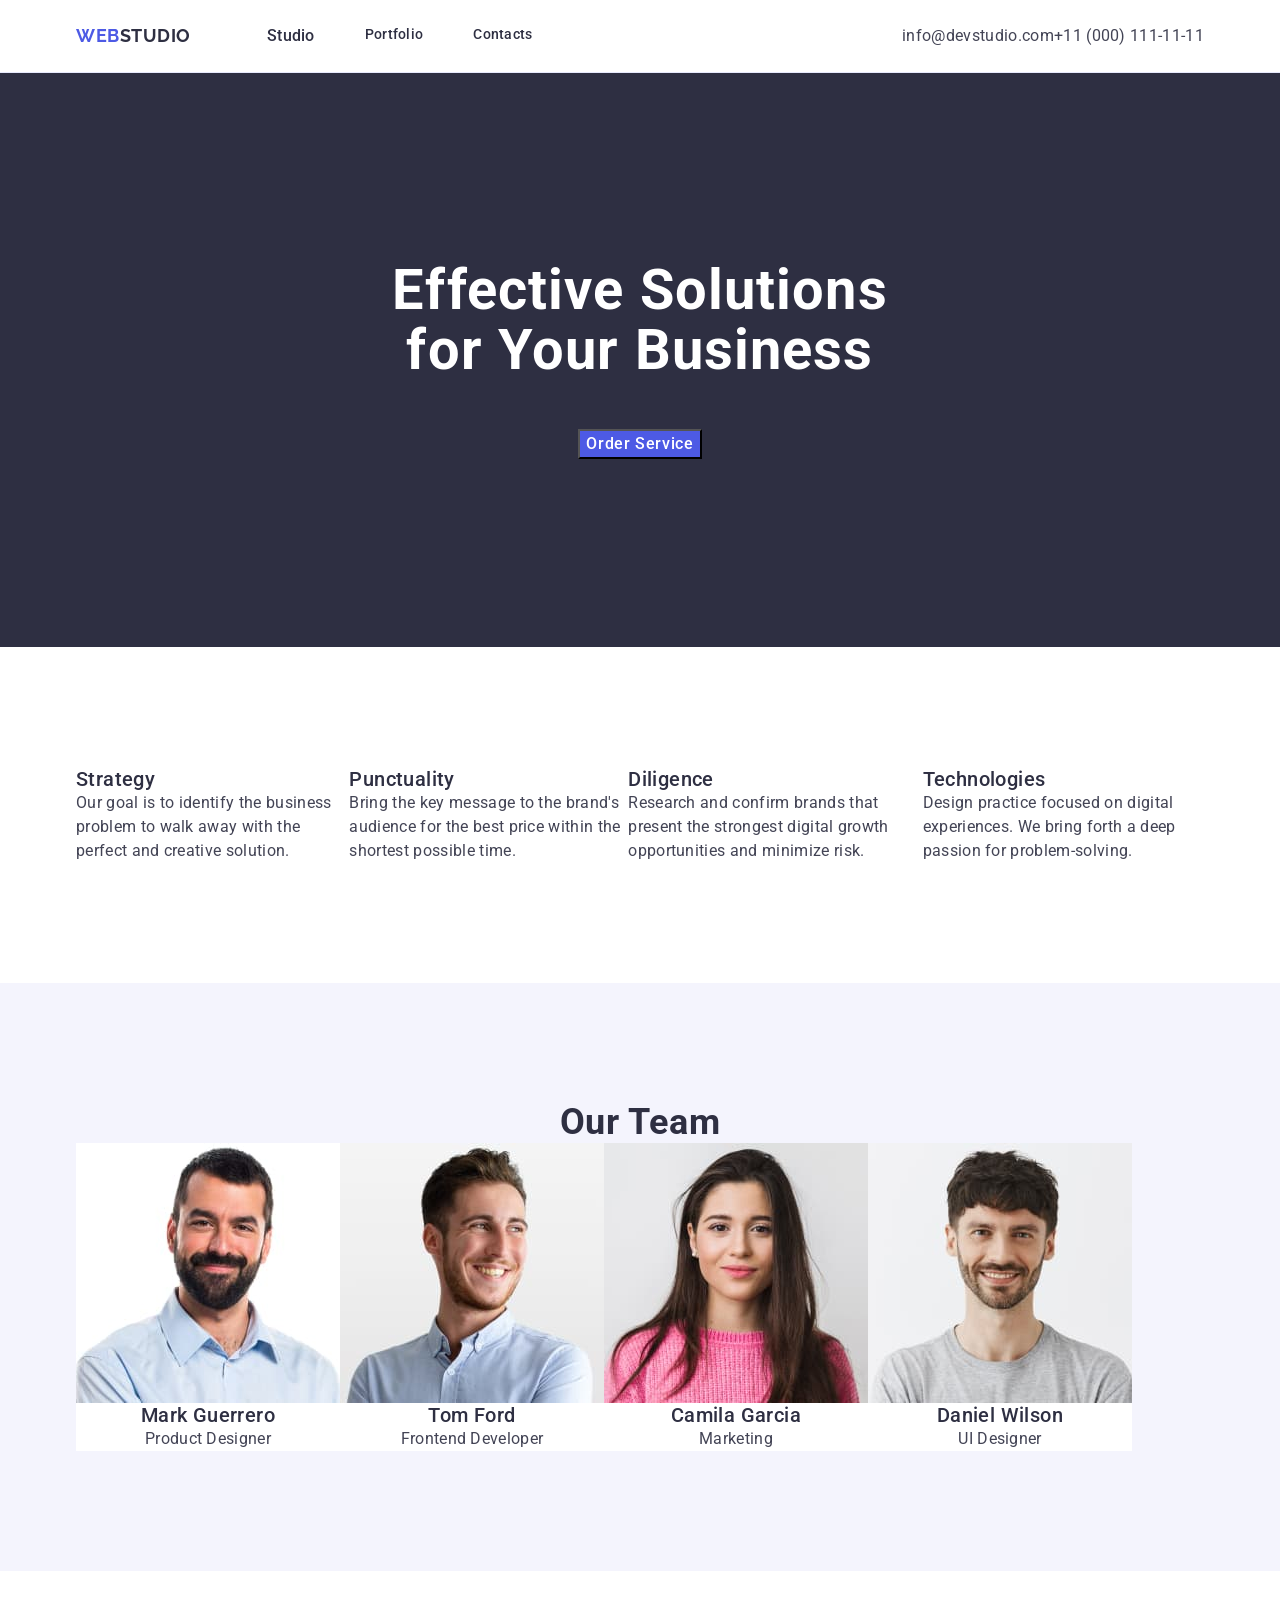
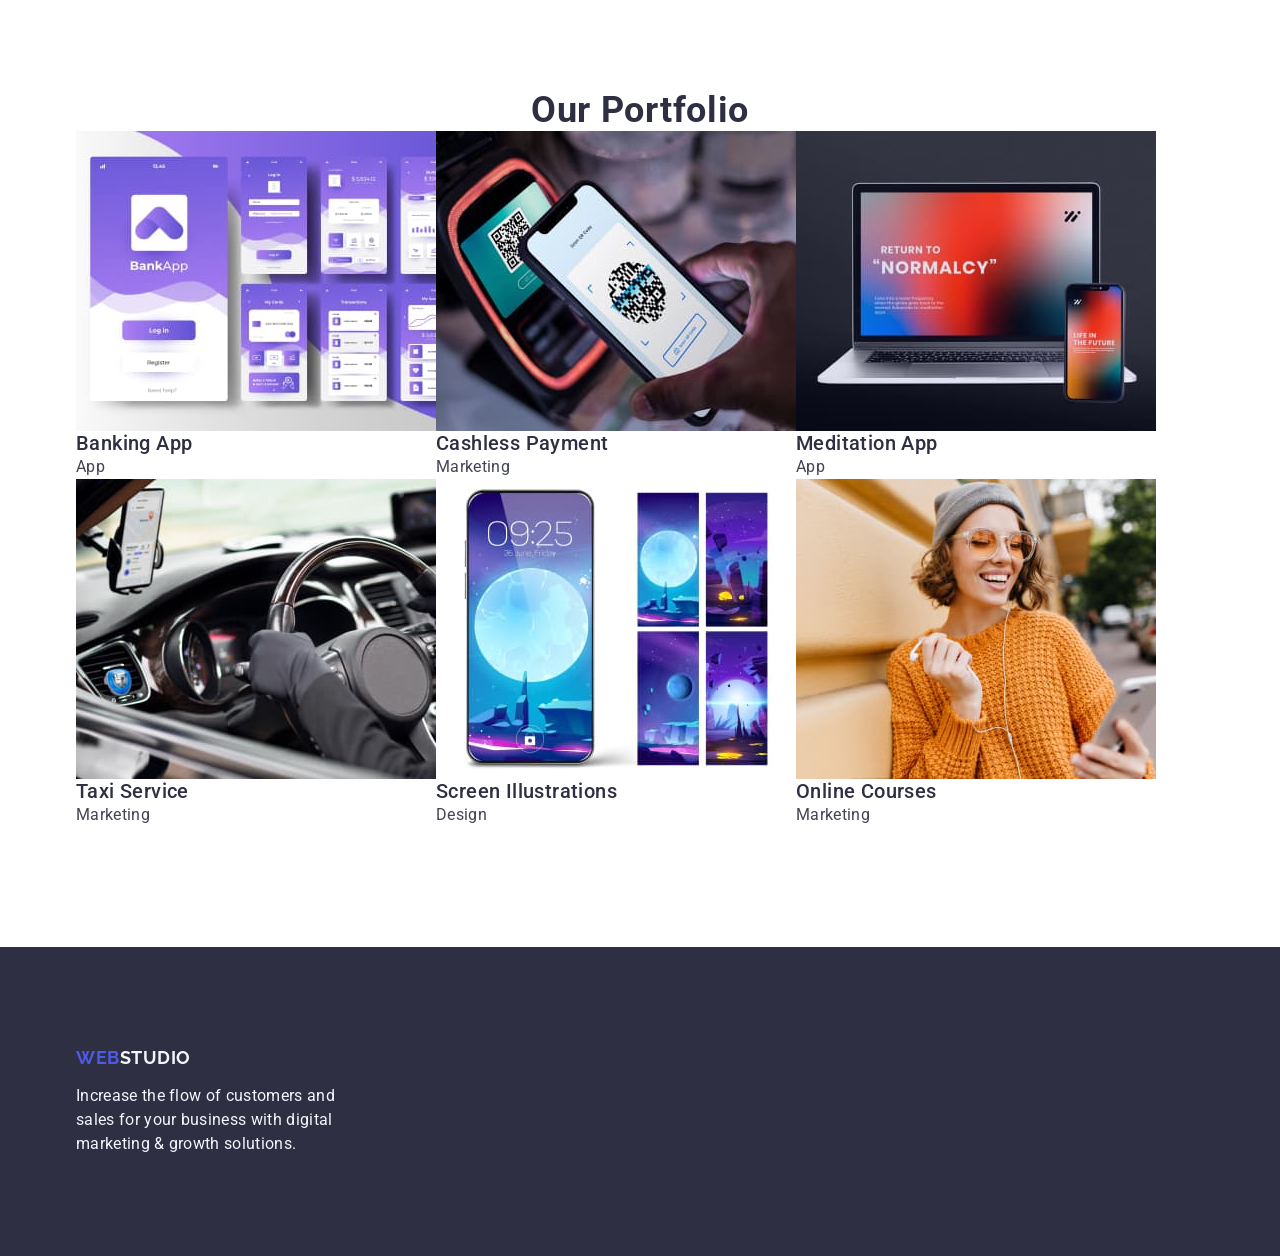
==== commit b5445383: "css" ====
--- a/index.html
+++ b/index.html
@@ -27,197 +27,205 @@
   <body>
     <!-- #region-Header -->
     <header class="header">
-      <nav class="header-nav">
-        <a class="logo header-logo" href="./index.html">
-          Web<span class="logo-dark">Studio</span></a
-        >
-        <ul class="header-list">
-          <li class="header-item">
-            <a class="header-link" href="./index.html">Studio</a>
-          </li>
-          <li class="header-item">
-            <a class="header-link" href="">Portfolio</a>
-          </li>
-          <li class="header-item">
-            <a class="header-link" href="">Contacts</a>
-          </li>
-        </ul>
-      </nav>
-      <address class="contact">
-        <ul class="contact-list">
-          <li class="contact-item">
-            <a class="contact-link" href="mailto:info@devstudio.com"
-              >info@devstudio.com</a
-            >
-          </li>
-          <li class="contact-item">
-            <a class="contact-link" href="tel:+110001111111"
-              >+11 (000) 111-11-11</a
-            >
-          </li>
-        </ul>
-      </address>
+      <div class="container header-container">
+        <nav class="header-nav">
+          <a class="logo header-logo" href="./index.html">
+            Web<span class="logo-dark">Studio</span></a
+          >
+          <ul class="header-list">
+            <li class="header-item">
+              <a class="header-link" href="./index.html">Studio</a>
+            </li>
+            <li class="header-item">
+              <a class="header-link" href="">Portfolio</a>
+            </li>
+            <li class="header-item">
+              <a class="header-link" href="">Contacts</a>
+            </li>
+          </ul>
+        </nav>
+        <address class="contact">
+          <ul class="contact-list">
+            <li class="contact-item">
+              <a class="contact-link" href="mailto:info@devstudio.com"
+                >info@devstudio.com</a
+              >
+            </li>
+            <li class="contact-item">
+              <a class="contact-link" href="tel:+110001111111"
+                >+11 (000) 111-11-11</a
+              >
+            </li>
+          </ul>
+        </address>
+      </div>
     </header>
     <!-- #endregion-Header -->
 
     <!-- #region-Main -->
     <main>
       <!-- #region-Hero -->
-      <section class="hero-image">
+      <section class="hero">
         <h1 class="hero-title">Effective Solutions for Your Business</h1>
         <button class="btn hero-btn" type="button">Order Service</button>
       </section>
       <!-- #endregion-Hero -->
 
       <!-- #region-Features -->
-      <section class="features">
-        <h2 class="features-title visually-hidden">Features</h2>
-        <ul class="features-list">
-          <li class="features-item">
-            <h3 class="features-card-title">Strategy</h3>
-            <p class="features-description">
-              Our goal is to identify the business problem to walk away with the
-              perfect and creative solution.
-            </p>
-          </li>
-          <li class="features-item">
-            <h3 class="features-card-title">Punctuality</h3>
-            <p class="features-description">
-              Bring the key message to the brand's audience for the best price
-              within the shortest possible time.
-            </p>
-          </li>
-          <li class="features-item">
-            <h3 class="features-card-title">Diligence</h3>
-            <p class="features-description">
-              Research and confirm brands that present the strongest digital
-              growth opportunities and minimize risk.
-            </p>
-          </li>
-          <li class="features-item">
-            <h3 class="features-card-title">Technologies</h3>
-            <p class="features-description">
-              Design practice focused on digital experiences. We bring forth a
-              deep passion for problem-solving.
-            </p>
-          </li>
-        </ul>
+      <section class="section features">
+        <div class="container features-container">
+          <h2 class="features-title visually-hidden">Features</h2>
+          <ul class="features-list">
+            <li class="features-item">
+              <h3 class="features-card-title">Strategy</h3>
+              <p class="features-description">
+                Our goal is to identify the business problem to walk away with
+                the perfect and creative solution.
+              </p>
+            </li>
+            <li class="features-item">
+              <h3 class="features-card-title">Punctuality</h3>
+              <p class="features-description">
+                Bring the key message to the brand's audience for the best price
+                within the shortest possible time.
+              </p>
+            </li>
+            <li class="features-item">
+              <h3 class="features-card-title">Diligence</h3>
+              <p class="features-description">
+                Research and confirm brands that present the strongest digital
+                growth opportunities and minimize risk.
+              </p>
+            </li>
+            <li class="features-item">
+              <h3 class="features-card-title">Technologies</h3>
+              <p class="features-description">
+                Design practice focused on digital experiences. We bring forth a
+                deep passion for problem-solving.
+              </p>
+            </li>
+          </ul>
+        </div>
       </section>
       <!-- #endregion-features -->
 
       <!-- #region-Team -->
-      <section class="team">
-        <h2 class="team-title">Our Team</h2>
-        <ul class="team-list">
-          <li class="team-item">
-            <img
-              src="./images/team/mark.jpg"
-              alt="mark"
-              width="264"
-              height="260"
-            />
-            <h3 class="team-pre-title">Mark Guerrero</h3>
-            <p class="team-description">Product Designer</p>
-          </li>
-          <li class="team-item">
-            <img
-              src="./images/team/tom.jpg"
-              alt="tom"
-              width="264"
-              height="260"
-            />
-            <h3 class="team-pre-title">Tom Ford</h3>
-            <p class="team-description">Frontend Developer</p>
-          </li>
-          <li class="team-item">
-            <img
-              src="./images/team/camila.jpg"
-              alt="camila"
-              width="264"
-              height="260"
-            />
-            <h3 class="team-pre-title">Camila Garcia</h3>
-            <p class="team-description">Marketing</p>
-          </li>
-          <li class="team-item">
-            <img
-              src="./images/team/daniel.jpg"
-              alt="daniel"
-              width="264"
-              height="260"
-            />
-            <h3 class="team-pre-title">Daniel Wilson</h3>
-            <p class="team-description">UI Designer</p>
-          </li>
-        </ul>
+      <section class="section team">
+        <div class="container team-container">
+          <h2 class="team-title">Our Team</h2>
+          <ul class="team-list">
+            <li class="team-item">
+              <img
+                src="./images/team/mark.jpg"
+                alt="mark"
+                width="264"
+                height="260"
+              />
+              <h3 class="team-pre-title">Mark Guerrero</h3>
+              <p class="team-description">Product Designer</p>
+            </li>
+            <li class="team-item">
+              <img
+                src="./images/team/tom.jpg"
+                alt="tom"
+                width="264"
+                height="260"
+              />
+              <h3 class="team-pre-title">Tom Ford</h3>
+              <p class="team-description">Frontend Developer</p>
+            </li>
+            <li class="team-item">
+              <img
+                src="./images/team/camila.jpg"
+                alt="camila"
+                width="264"
+                height="260"
+              />
+              <h3 class="team-pre-title">Camila Garcia</h3>
+              <p class="team-description">Marketing</p>
+            </li>
+            <li class="team-item">
+              <img
+                src="./images/team/daniel.jpg"
+                alt="daniel"
+                width="264"
+                height="260"
+              />
+              <h3 class="team-pre-title">Daniel Wilson</h3>
+              <p class="team-description">UI Designer</p>
+            </li>
+          </ul>
+        </div>
       </section>
       <!-- #endregion-Team -->
 
       <!-- #region-Portfolio -->
-      <section class="portfolio">
-        <h2 class="portfolio-title">Our Portfolio</h2>
-        <ul class="portfolio-list">
-          <li class="portfolio-item">
-            <img
-              src="./images/portfolio/banking-app.jpg"
-              alt="Banking App"
-              width="360"
-              height="300"
-            />
-            <h3 class="portfolio-pre-title">Banking App</h3>
-            <p class="portfolio-text">App</p>
-          </li>
-          <li class="portfolio-item">
-            <img
-              src="./images/portfolio/cashless-payment.jpg"
-              alt="Cashless Payment"
-              width="360"
-              height="300"
-            />
-            <h3 class="portfolio-pre-title">Cashless Payment</h3>
-            <p class="portfolio-text">Marketing</p>
-          </li>
-          <li class="portfolio-item">
-            <img
-              src="./images/portfolio/meditation-app.jpg"
-              alt="Meditation App"
-              width="360"
-              height="300"
-            />
-            <h3 class="portfolio-pre-title">Meditation App</h3>
-            <p class="portfolio-text">App</p>
-          </li>
-          <li class="portfolio-item">
-            <img
-              src="./images/portfolio/taxi-service.jpg"
-              alt="Taxi Service"
-              width="360"
-              height="300"
-            />
-            <h3 class="portfolio-pre-title">Taxi Service</h3>
-            <p class="portfolio-text">Marketing</p>
-          </li>
-          <li class="portfolio-item">
-            <img
-              src="./images/portfolio/screen-illustrations.jpg"
-              alt="Screen Illustrations"
-              width="360"
-              height="300"
-            />
-            <h3 class="portfolio-pre-title">Screen Illustrations</h3>
-            <p class="portfolio-text">Design</p>
-          </li>
-          <li class="portfolio-item">
-            <img
-              src="./images/portfolio/online-courses.jpg"
-              alt="Online Courses"
-              width="360"
-              height="300"
-            />
-            <h3 class="portfolio-pre-title">Online Courses</h3>
-            <p class="portfolio-text">Marketing</p>
-          </li>
-        </ul>
+      <section class="section portfolio">
+        <div class="container portfolio-container">
+          <h2 class="portfolio-title">Our Portfolio</h2>
+          <ul class="portfolio-list">
+            <li class="portfolio-item">
+              <img
+                src="./images/portfolio/banking-app.jpg"
+                alt="Banking App"
+                width="360"
+                height="300"
+              />
+              <h3 class="portfolio-pre-title">Banking App</h3>
+              <p class="portfolio-text">App</p>
+            </li>
+            <li class="portfolio-item">
+              <img
+                src="./images/portfolio/cashless-payment.jpg"
+                alt="Cashless Payment"
+                width="360"
+                height="300"
+              />
+              <h3 class="portfolio-pre-title">Cashless Payment</h3>
+              <p class="portfolio-text">Marketing</p>
+            </li>
+            <li class="portfolio-item">
+              <img
+                src="./images/portfolio/meditation-app.jpg"
+                alt="Meditation App"
+                width="360"
+                height="300"
+              />
+              <h3 class="portfolio-pre-title">Meditation App</h3>
+              <p class="portfolio-text">App</p>
+            </li>
+            <li class="portfolio-item">
+              <img
+                src="./images/portfolio/taxi-service.jpg"
+                alt="Taxi Service"
+                width="360"
+                height="300"
+              />
+              <h3 class="portfolio-pre-title">Taxi Service</h3>
+              <p class="portfolio-text">Marketing</p>
+            </li>
+            <li class="portfolio-item">
+              <img
+                src="./images/portfolio/screen-illustrations.jpg"
+                alt="Screen Illustrations"
+                width="360"
+                height="300"
+              />
+              <h3 class="portfolio-pre-title">Screen Illustrations</h3>
+              <p class="portfolio-text">Design</p>
+            </li>
+            <li class="portfolio-item">
+              <img
+                src="./images/portfolio/online-courses.jpg"
+                alt="Online Courses"
+                width="360"
+                height="300"
+              />
+              <h3 class="portfolio-pre-title">Online Courses</h3>
+              <p class="portfolio-text">Marketing</p>
+            </li>
+          </ul>
+        </div>
       </section>
       <!-- #endregion-Portfolio -->
     </main>
@@ -225,13 +233,15 @@
 
     <!-- #region-Footer -->
     <footer class="footer">
-      <a class="logo footer-logo" href="./index.html">
-        Web<span class="logo-light">Studio</span></a
-      >
-      <p class="footer-desription">
-        Increase the flow of customers and sales for your business with digital
-        marketing & growth solutions.
-      </p>
+      <div class="container footer-container">
+        <a class="logo footer-logo" href="./index.html">
+          Web<span class="logo-light">Studio</span></a
+        >
+        <p class="footer-desription">
+          Increase the flow of customers and sales for your business with
+          digital marketing & growth solutions.
+        </p>
+      </div>
     </footer>
     <!-- #endregion-Footer -->
   </body>
--- a/css/styles.css
+++ b/css/styles.css
@@ -9,6 +9,7 @@
     --white-background: #FFFFFF;
     --cloud-color: #f4f4fd;
     --active-ocean-color: #404bbf;
+    --heirlines-cornflower: #E7E9FC;
 
     /* Fonts */
     --font-family: "Roboto", sans-serif;
@@ -24,31 +25,7 @@
     font-family: 'Roboto', sans-serif;
     color: var(--primary-slate-color);
     background-color: var(--white-background);
-}
-
-a {
-    text-decoration: none;
-}
-
-ul,
-ol {
-    list-style-type: none;
-    margin: 0;
-}
-
-li {
-    list-style-type: none;
-}
-
-button {
-    cursor: pointer;
-    font-family: inherit;
-}
-
-img {}
-
-address {
-    font-style: normal;
+
 }
 
 h1,
@@ -61,10 +38,67 @@
     margin: 0;
 }
 
+ul,
+ol {
+    list-style-type: none;
+    margin: 0;
+    padding: 0;
+}
+
+li {
+    list-style-type: none;
+}
+
+a {
+    text-decoration: none;
+}
+
+
+button {
+    cursor: pointer;
+    font-family: inherit;
+}
+
+img {
+    display: block;
+    max-width: 100%;
+    height: auto;
+
+}
+
+address {
+    font-style: normal;
+}
+
+.visually-hidden {
+    position: absolute;
+    width: 1px;
+    height: 1px;
+    margin: -1px;
+    border: 0;
+    padding: 0;
+
+    white-space: nowrap;
+    clip-path: inset(100%);
+    clip: rect(0 0 0 0);
+    overflow: hidden;
+}
+
 /* #endregion-Base */
 
 /* #region-Common */
-.section {}
+
+.container {
+    margin: 0 auto;
+    max-width: 1158px;
+    padding-left: 15px;
+    padding-right: 15px;
+}
+
+.section {
+    padding-top: 120px;
+    padding-bottom: 120px;
+}
 
 .logo {
     font-family: var(--second-family);
@@ -94,24 +128,55 @@
 
 /* #region-Header */
 
-.header {}
-
-.header-nav {}
-
-.header-logo {}
-
-.header-list {}
-
-.header-item {}
+.header {
+    display: block;
+    border-bottom: 1px solid var(--heirlines-cornflower);
+}
+
+.header-container {
+    display: flex;
+    align-items: center;
+}
+
+.header-nav {
+    display: flex;
+    align-items: center;
+}
+
+.header-logo {
+    margin-right: 76px;
+}
+
+.header-list {
+    display: flex;
+}
+
+.header-item:not(:first-child) {
+    font-weight: 500;
+    font-size: 14px;
+    line-height: 1.14;
+    letter-spacing: 0.02em;
+    margin-left: 50px;
+}
 
 .header-link {
-    font-weight: 500;
-    line-height: 1.50;
-    letter-spacing: 0.02em;
-    color: var(--primary-dark-color);
-}
-
-.contact-list {}
+    display: block;
+    font-weight: 500;
+    line-height: 1.50;
+    letter-spacing: 0.02em;
+    padding-top: 24px;
+    padding-bottom: 24px;
+    color: var(--primary-dark-color);
+}
+
+.contact-list {
+    display: flex;
+
+}
+
+.contact {
+    margin-left: auto;
+}
 
 .contact-item {}
 
@@ -132,7 +197,10 @@
 
 /* #region-Hero */
 
-.hero-image {
+.hero {
+    padding-top: 188px;
+    padding-bottom: 188px;
+    text-align: center;
     background-color: var(--primary-dark-color);
 }
 
@@ -143,6 +211,8 @@
     line-height: 1.07;
     letter-spacing: 0.02em;
     text-align: center;
+    margin: 0 auto 48px;
+    max-width: 496px;
 }
 
 .hero-btn {
@@ -163,9 +233,13 @@
 /* #region-Features */
 .features {}
 
+.features-container {}
+
 .features-title {}
 
-.features-list {}
+.features-list {
+    display: flex;
+}
 
 .features-item {}
 
@@ -189,6 +263,8 @@
 .team {
     background-color: var(--cloud-color);
 }
+
+.team-container {}
 
 .team-title {
     font-weight: 700;
@@ -200,7 +276,9 @@
     color: var(--primary-dark-color);
 }
 
-.team-list {}
+.team-list {
+    display: flex;
+}
 
 .team-item {
     background-color: var(--white-background);
@@ -226,6 +304,8 @@
 
 /* #region-Portfolio */
 .portfolio {}
+
+.portfolio-container {}
 
 .portfolio-title {
     font-weight: 700;
@@ -237,7 +317,10 @@
     color: var(--primary-dark-color);
 }
 
-.portfolio-list {}
+.portfolio-list {
+    display: flex;
+    flex-wrap: wrap;
+}
 
 .portfolio-item {}
 
@@ -259,12 +342,20 @@
 
 /* #region-Footer */
 .footer {
+    padding-top: 100px;
+    padding-bottom: 100px;
     background-color: var(--primary-dark-color);
 }
 
-.footer-logo {}
+.footer-container {}
+
+.footer-logo {
+    display: inline-block;
+    margin-bottom: 16px;
+}
 
 .footer-desription {
+    width: 264px;
     line-height: 1.50;
     letter-spacing: 0.02em;
     color: var(--cloud-color);
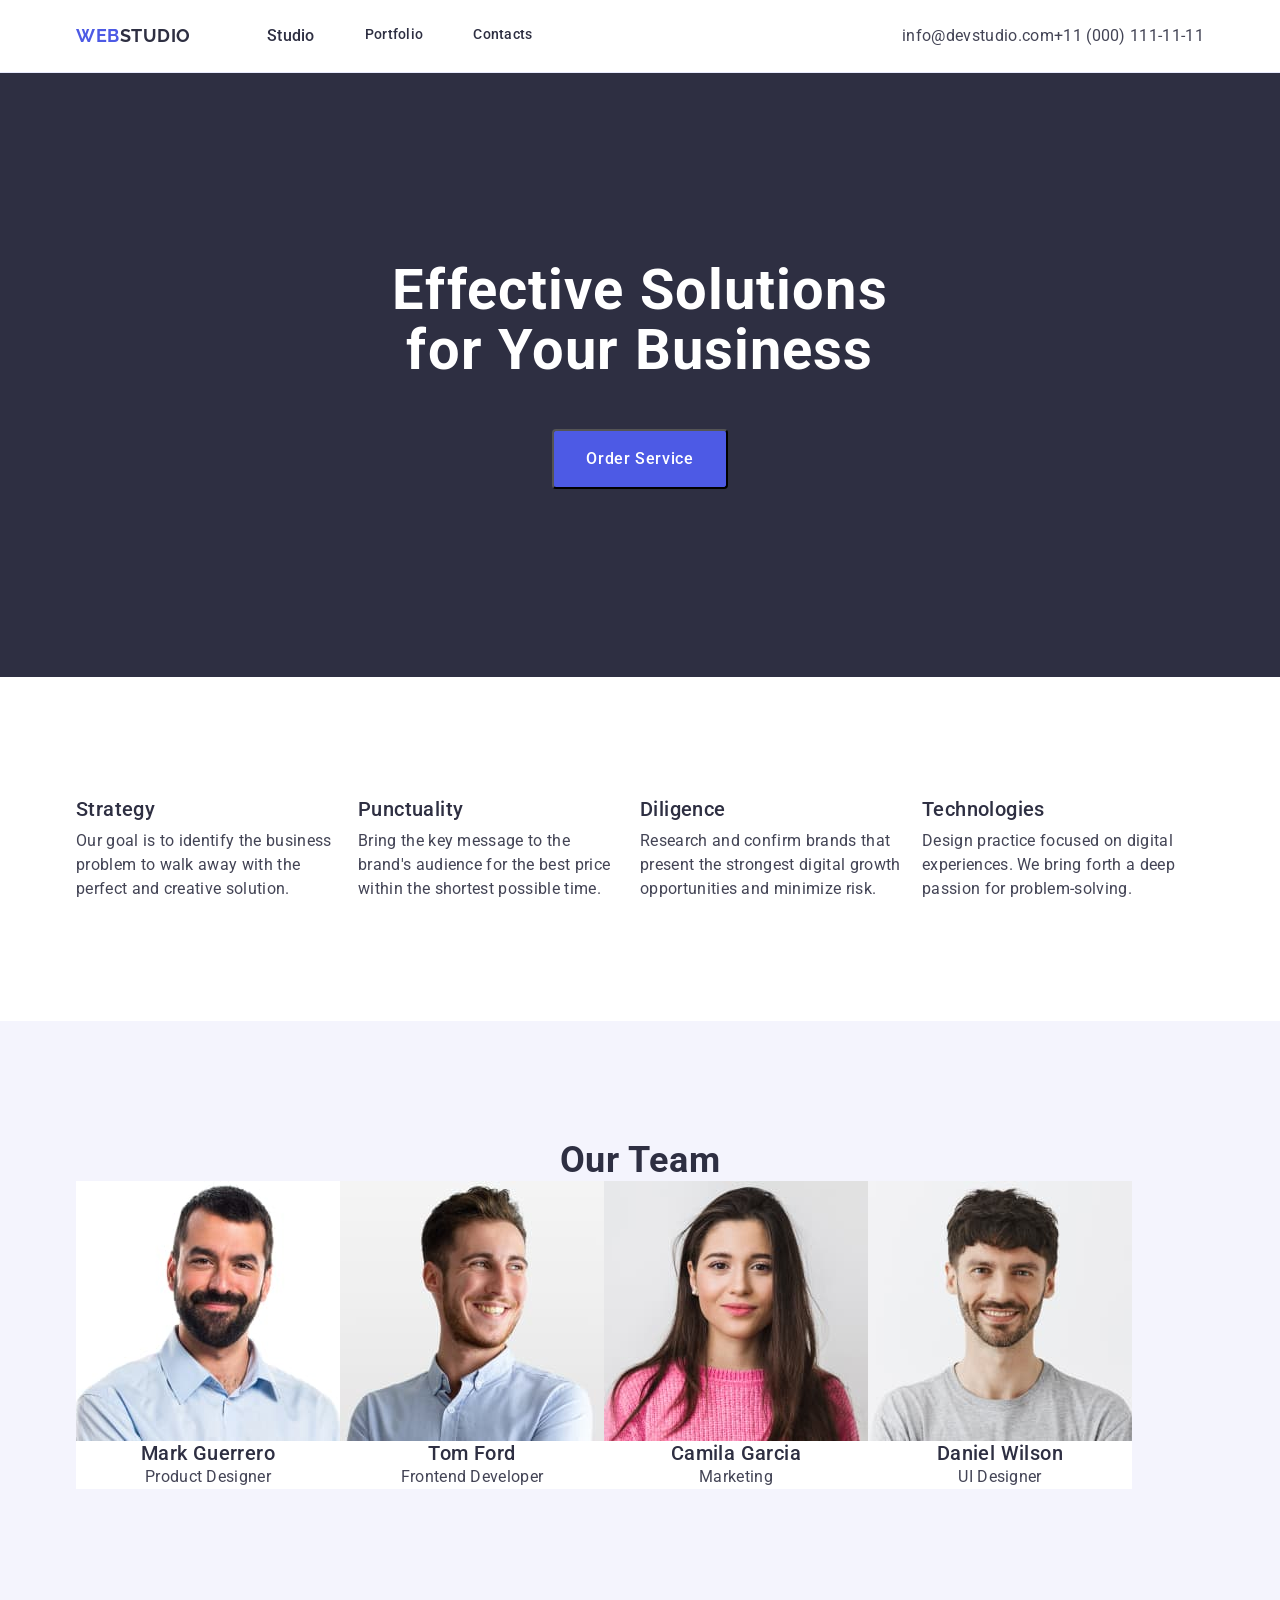
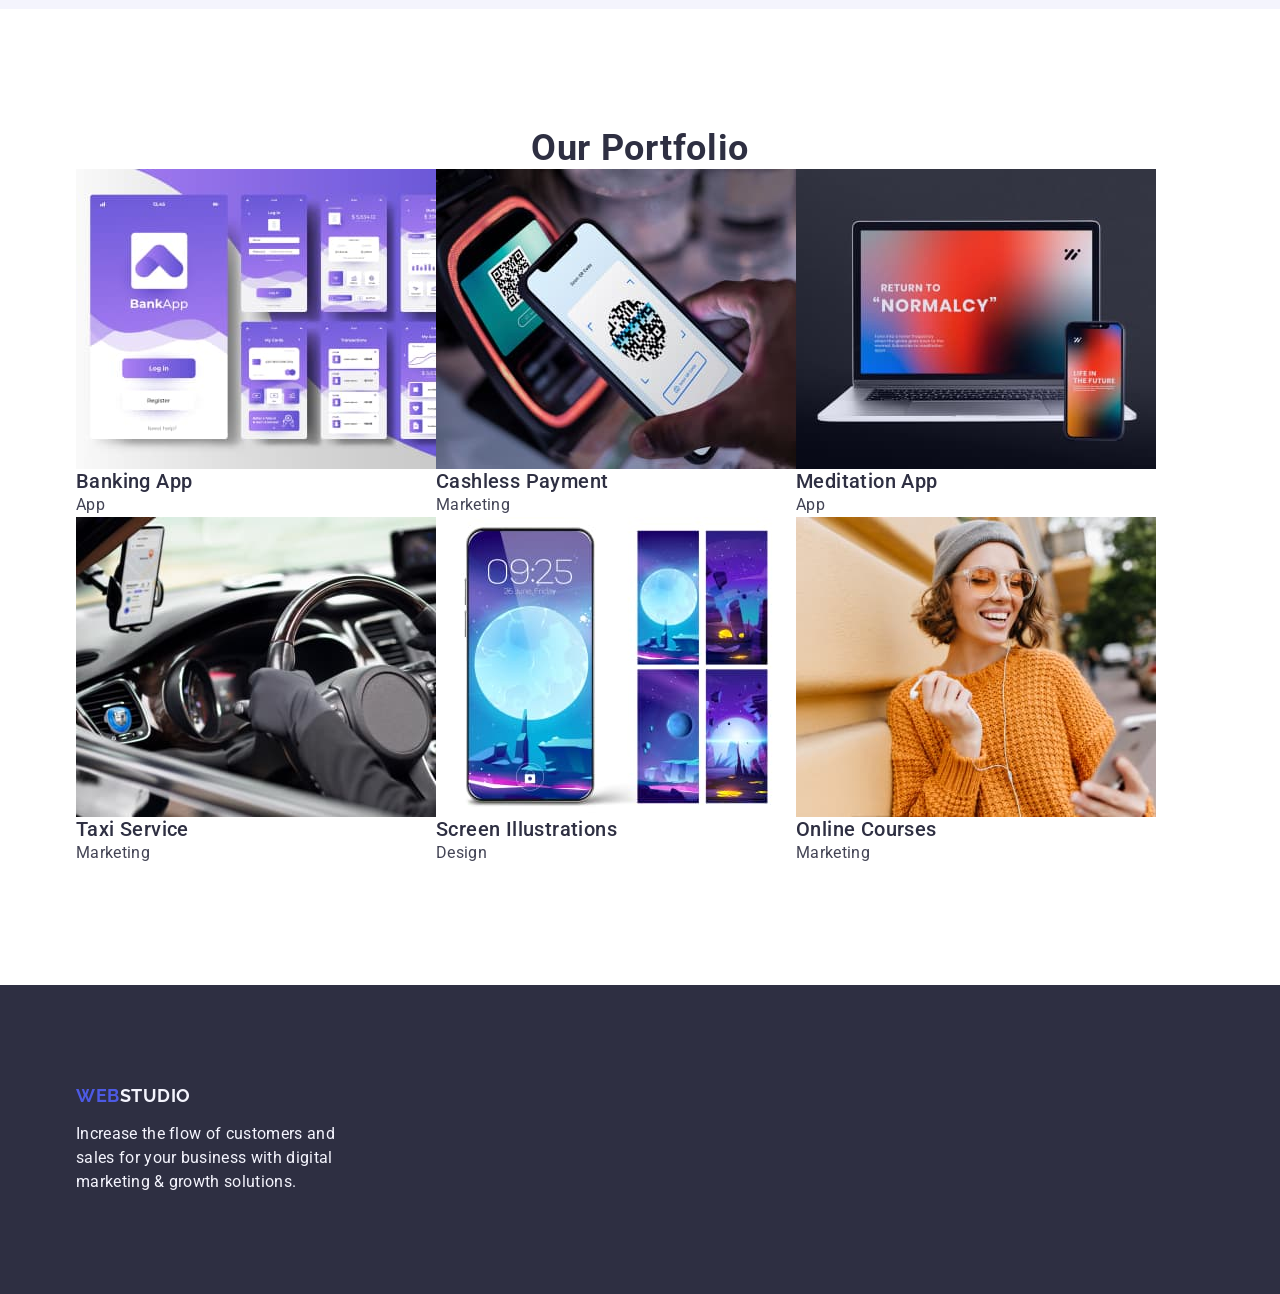
==== commit 675aad0b: "css" ====
--- a/index.html
+++ b/index.html
@@ -77,28 +77,28 @@
           <h2 class="features-title visually-hidden">Features</h2>
           <ul class="features-list">
             <li class="features-item">
-              <h3 class="features-card-title">Strategy</h3>
+              <h3 class="features-pre-title">Strategy</h3>
               <p class="features-description">
                 Our goal is to identify the business problem to walk away with
                 the perfect and creative solution.
               </p>
             </li>
             <li class="features-item">
-              <h3 class="features-card-title">Punctuality</h3>
+              <h3 class="features-pre-title">Punctuality</h3>
               <p class="features-description">
                 Bring the key message to the brand's audience for the best price
                 within the shortest possible time.
               </p>
             </li>
             <li class="features-item">
-              <h3 class="features-card-title">Diligence</h3>
+              <h3 class="features-pre-title">Diligence</h3>
               <p class="features-description">
                 Research and confirm brands that present the strongest digital
                 growth opportunities and minimize risk.
               </p>
             </li>
             <li class="features-item">
-              <h3 class="features-card-title">Technologies</h3>
+              <h3 class="features-pre-title">Technologies</h3>
               <p class="features-description">
                 Design practice focused on digital experiences. We bring forth a
                 deep passion for problem-solving.
--- a/css/styles.css
+++ b/css/styles.css
@@ -219,6 +219,8 @@
     font-weight: 500;
     line-height: 1.5;
     letter-spacing: 0.04em;
+    border-radius: 4px;
+    padding: 16px 32px;
     color: var(--white-background);
     background-color: var(--primary-brand-color);
 }
@@ -241,19 +243,23 @@
     display: flex;
 }
 
-.features-item {}
-
-.features-card-title {
+.features-item {
+    width: calc((100% - 30px) / 3);
+}
+
+.features-pre-title {
     font-weight: 500;
     font-size: 20px;
     line-height: 120%;
     letter-spacing: 0.02em;
+    margin-bottom: 8px;
     color: var(--primary-dark-color);
 }
 
 .features-description {
     line-height: 1.50;
     letter-spacing: 0.02em;
+    width: 264px;
     color: var(--primary-slate-color);
 }
 
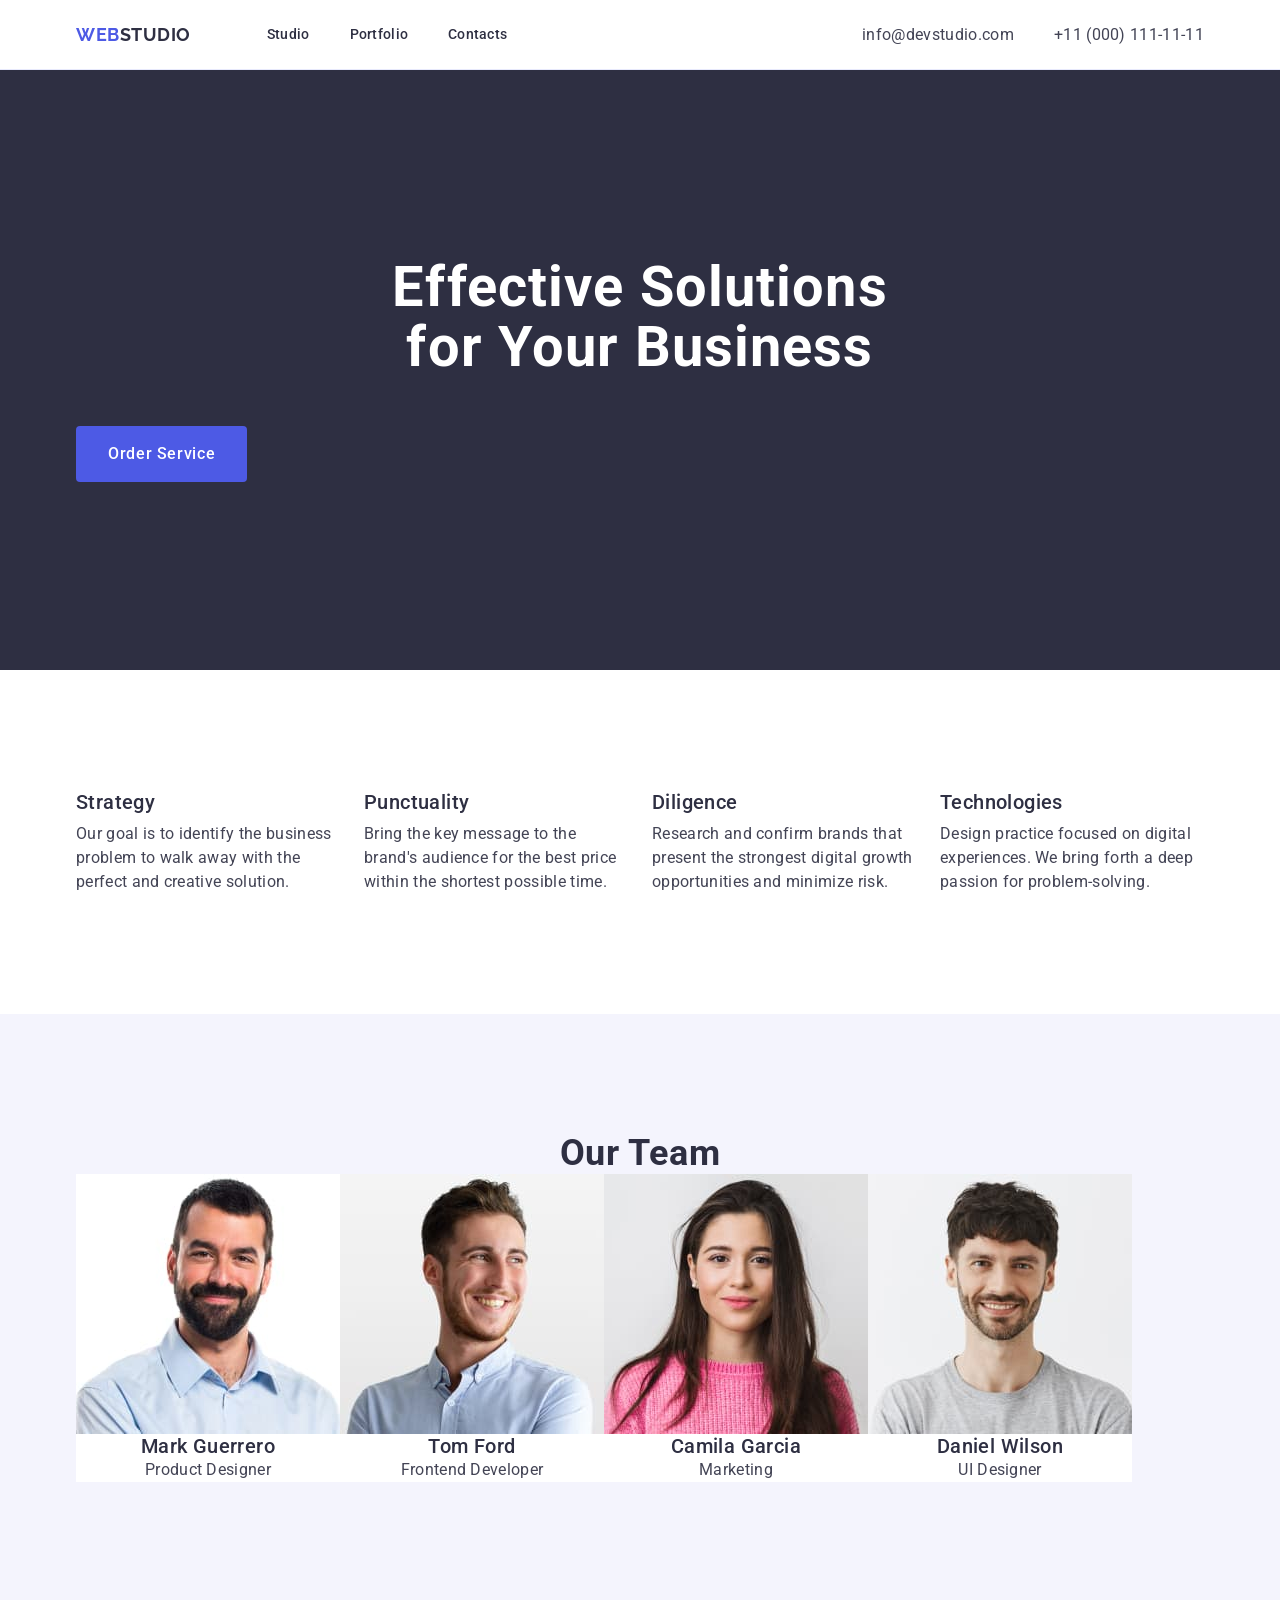
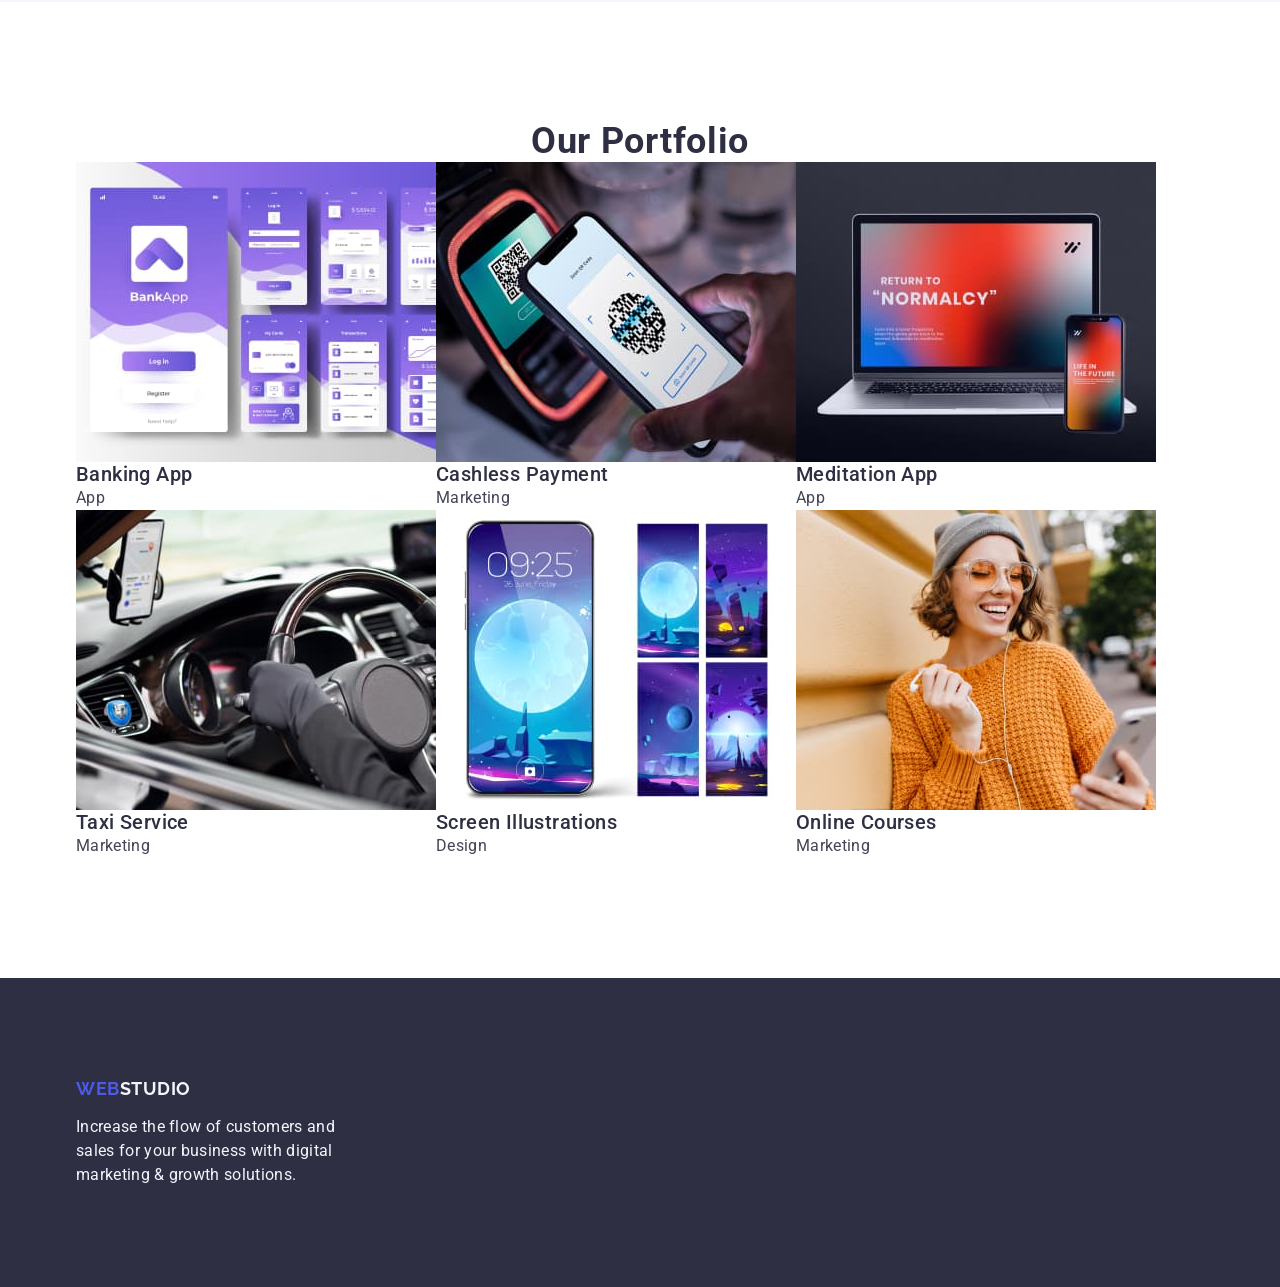
==== commit 43d934b1: "sum" ====
--- a/index.html
+++ b/index.html
@@ -65,9 +65,12 @@
     <!-- #region-Main -->
     <main>
       <!-- #region-Hero -->
+
       <section class="hero">
-        <h1 class="hero-title">Effective Solutions for Your Business</h1>
-        <button class="btn hero-btn" type="button">Order Service</button>
+        <div class="container hero-container">
+          <h1 class="hero-title">Effective Solutions for Your Business</h1>
+          <button class="btn hero-btn" type="button">Order Service</button>
+        </div>
       </section>
       <!-- #endregion-Hero -->
 
--- a/css/styles.css
+++ b/css/styles.css
@@ -149,14 +149,15 @@
 
 .header-list {
     display: flex;
-}
-
-.header-item:not(:first-child) {
+    gap: 40px;
+    align-items: center;
+}
+
+.header-item {
     font-weight: 500;
     font-size: 14px;
     line-height: 1.14;
     letter-spacing: 0.02em;
-    margin-left: 50px;
 }
 
 .header-link {
@@ -164,13 +165,14 @@
     font-weight: 500;
     line-height: 1.50;
     letter-spacing: 0.02em;
-    padding-top: 24px;
-    padding-bottom: 24px;
+    padding: 24px 0;
     color: var(--primary-dark-color);
 }
 
 .contact-list {
     display: flex;
+    gap: 40px;
+    align-items: center;
 
 }
 
@@ -216,6 +218,10 @@
 }
 
 .hero-btn {
+    display: block;
+    height: 56px;
+    min-width: 169px;
+    border: none;
     font-weight: 500;
     line-height: 1.5;
     letter-spacing: 0.04em;
@@ -241,11 +247,17 @@
 
 .features-list {
     display: flex;
-}
-
-.features-item {
-    width: calc((100% - 30px) / 3);
-}
+    /* column-gap: 24px; */
+    gap: 24px;
+}
+
+/* .features-item {
+    width: calc((100% - 30px * 3) / 4);
+} */
+
+/* .features-item:not(:first-child) {
+    margin-left: 24px;
+} */
 
 .features-pre-title {
     font-weight: 500;
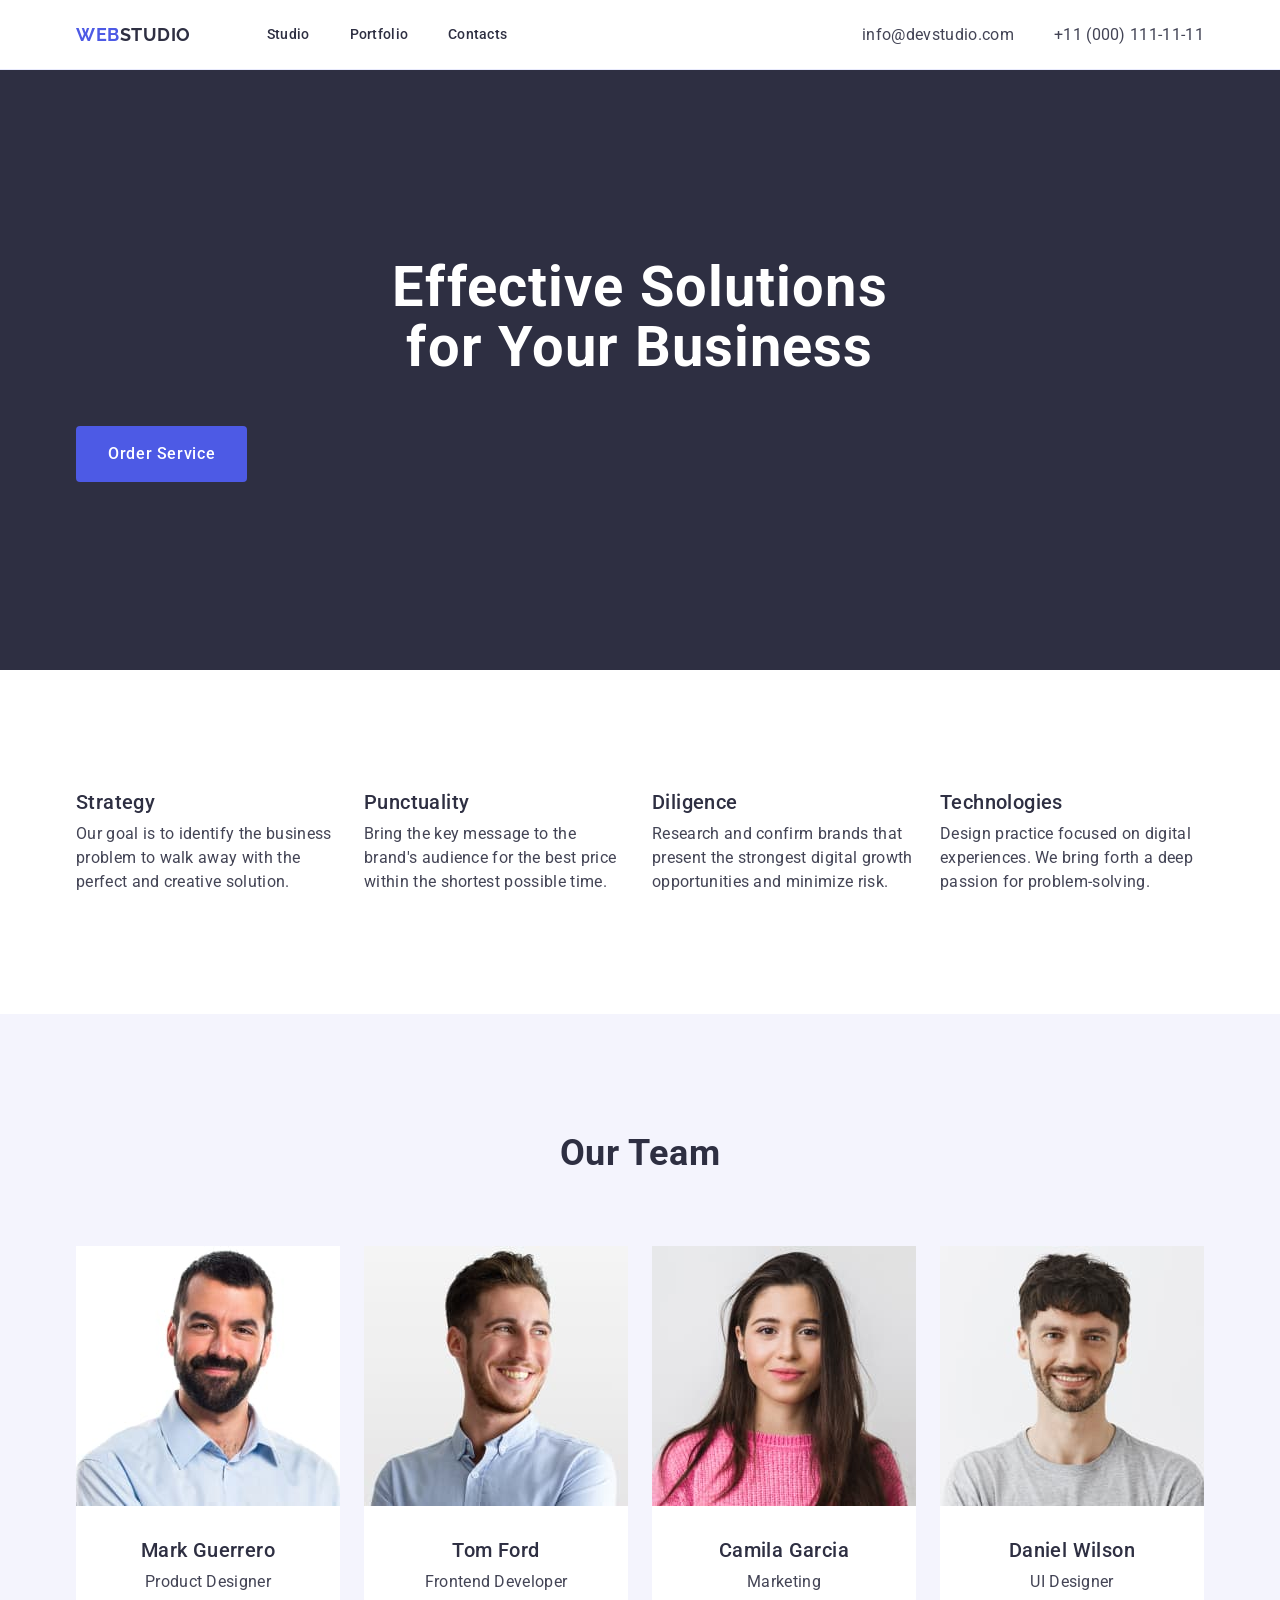
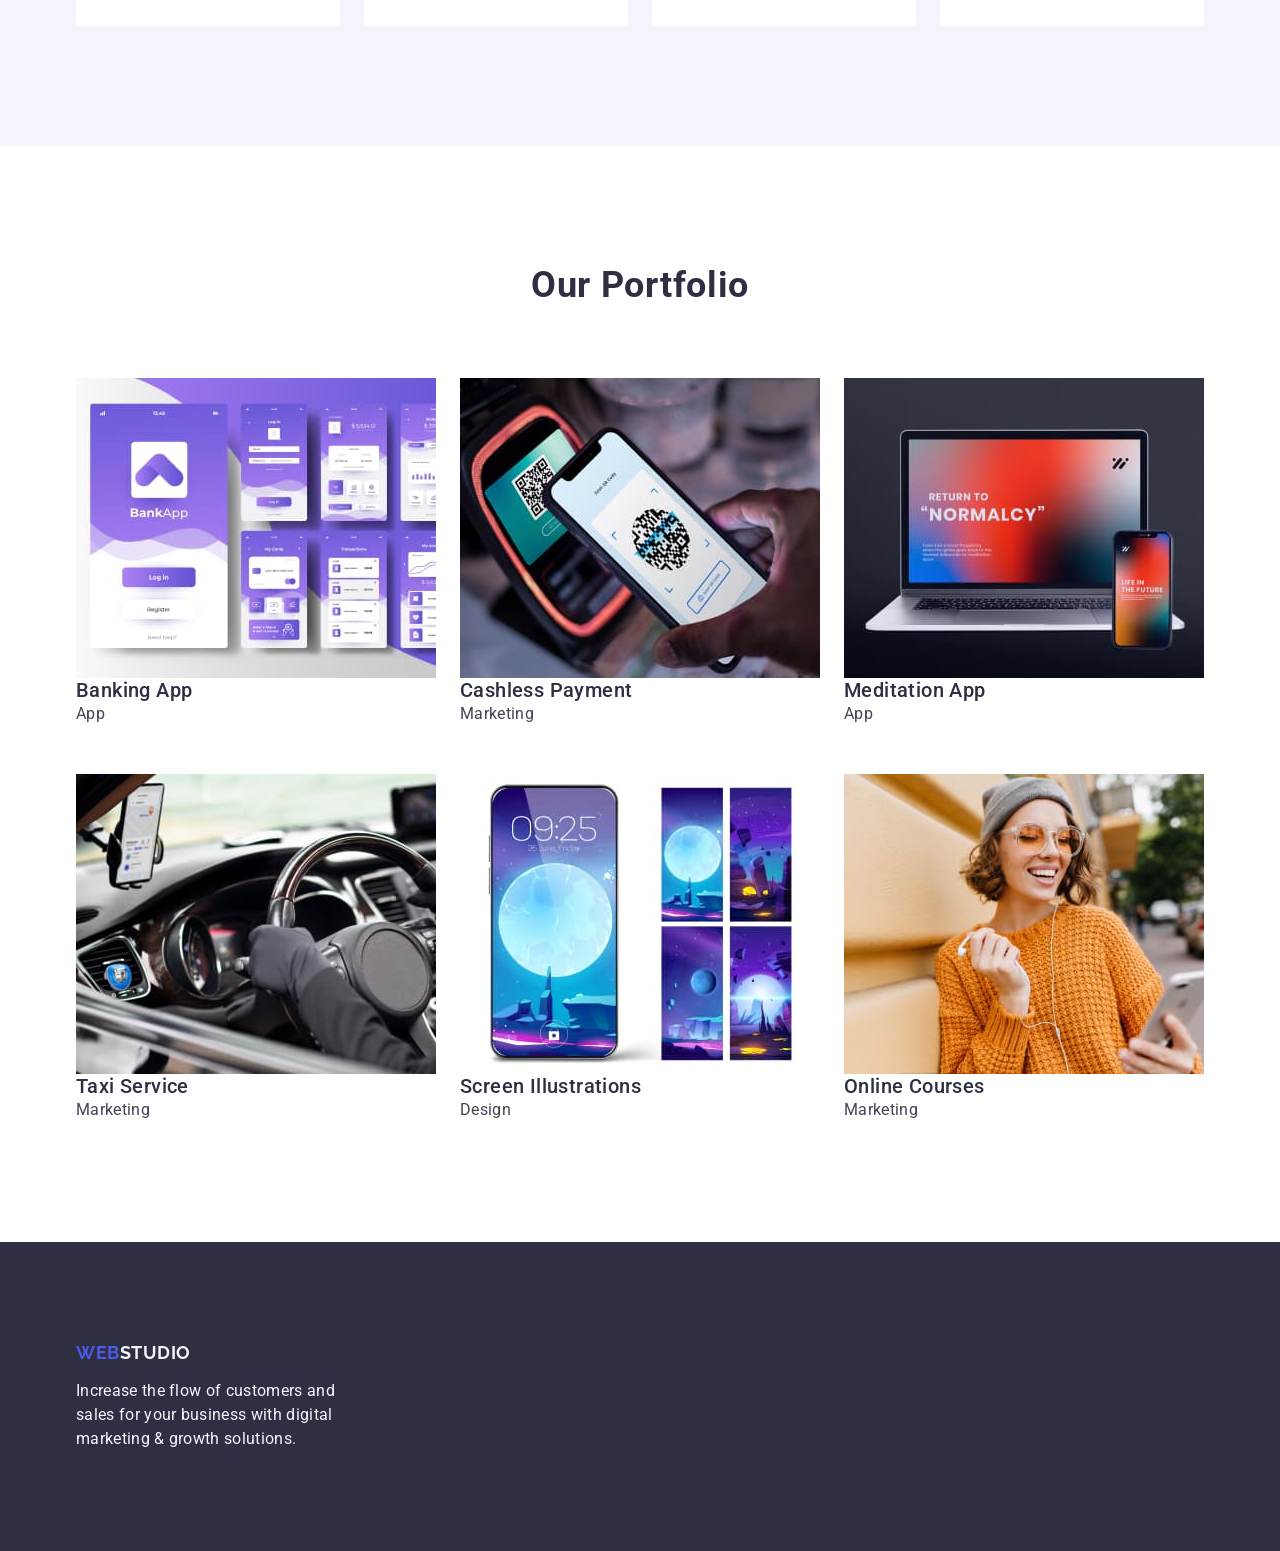
==== commit 490e2530: "3" ====
--- a/index.html
+++ b/index.html
@@ -124,8 +124,10 @@
                 width="264"
                 height="260"
               />
-              <h3 class="team-pre-title">Mark Guerrero</h3>
-              <p class="team-description">Product Designer</p>
+              <div class="team-box-wrap">
+                <h3 class="team-pre-title">Mark Guerrero</h3>
+                <p class="team-description">Product Designer</p>
+              </div>
             </li>
             <li class="team-item">
               <img
@@ -134,8 +136,10 @@
                 width="264"
                 height="260"
               />
-              <h3 class="team-pre-title">Tom Ford</h3>
-              <p class="team-description">Frontend Developer</p>
+              <div class="team-box-wrap">
+                <h3 class="team-pre-title">Tom Ford</h3>
+                <p class="team-description">Frontend Developer</p>
+              </div>
             </li>
             <li class="team-item">
               <img
@@ -144,8 +148,10 @@
                 width="264"
                 height="260"
               />
-              <h3 class="team-pre-title">Camila Garcia</h3>
-              <p class="team-description">Marketing</p>
+              <div class="team-box-wrap">
+                <h3 class="team-pre-title">Camila Garcia</h3>
+                <p class="team-description">Marketing</p>
+              </div>
             </li>
             <li class="team-item">
               <img
@@ -154,8 +160,10 @@
                 width="264"
                 height="260"
               />
-              <h3 class="team-pre-title">Daniel Wilson</h3>
-              <p class="team-description">UI Designer</p>
+              <div class="team-box-wrap">
+                <h3 class="team-pre-title">Daniel Wilson</h3>
+                <p class="team-description">UI Designer</p>
+              </div>
             </li>
           </ul>
         </div>
--- a/css/styles.css
+++ b/css/styles.css
@@ -291,15 +291,22 @@
     letter-spacing: 0.02em;
     text-align: center;
     text-transform: capitalize;
+    margin-bottom: 72px;
     color: var(--primary-dark-color);
 }
 
 .team-list {
     display: flex;
+    gap: 24px;
 }
 
 .team-item {
+    border-radius: 0px 0px 4px 4px;
     background-color: var(--white-background);
+}
+
+.team-box-wrap {
+    padding: 32px 0;
 }
 
 .team-pre-title {
@@ -308,6 +315,7 @@
     line-height: 1.20;
     letter-spacing: 0.02em;
     text-align: center;
+    margin-bottom: 8px;
     color: var(--primary-dark-color);
 }
 
@@ -332,12 +340,15 @@
     letter-spacing: 0.02em;
     text-align: center;
     text-transform: capitalize;
+    margin-bottom: 72px;
     color: var(--primary-dark-color);
 }
 
 .portfolio-list {
     display: flex;
     flex-wrap: wrap;
+    column-gap: 24px;
+    row-gap: 48px;
 }
 
 .portfolio-item {}
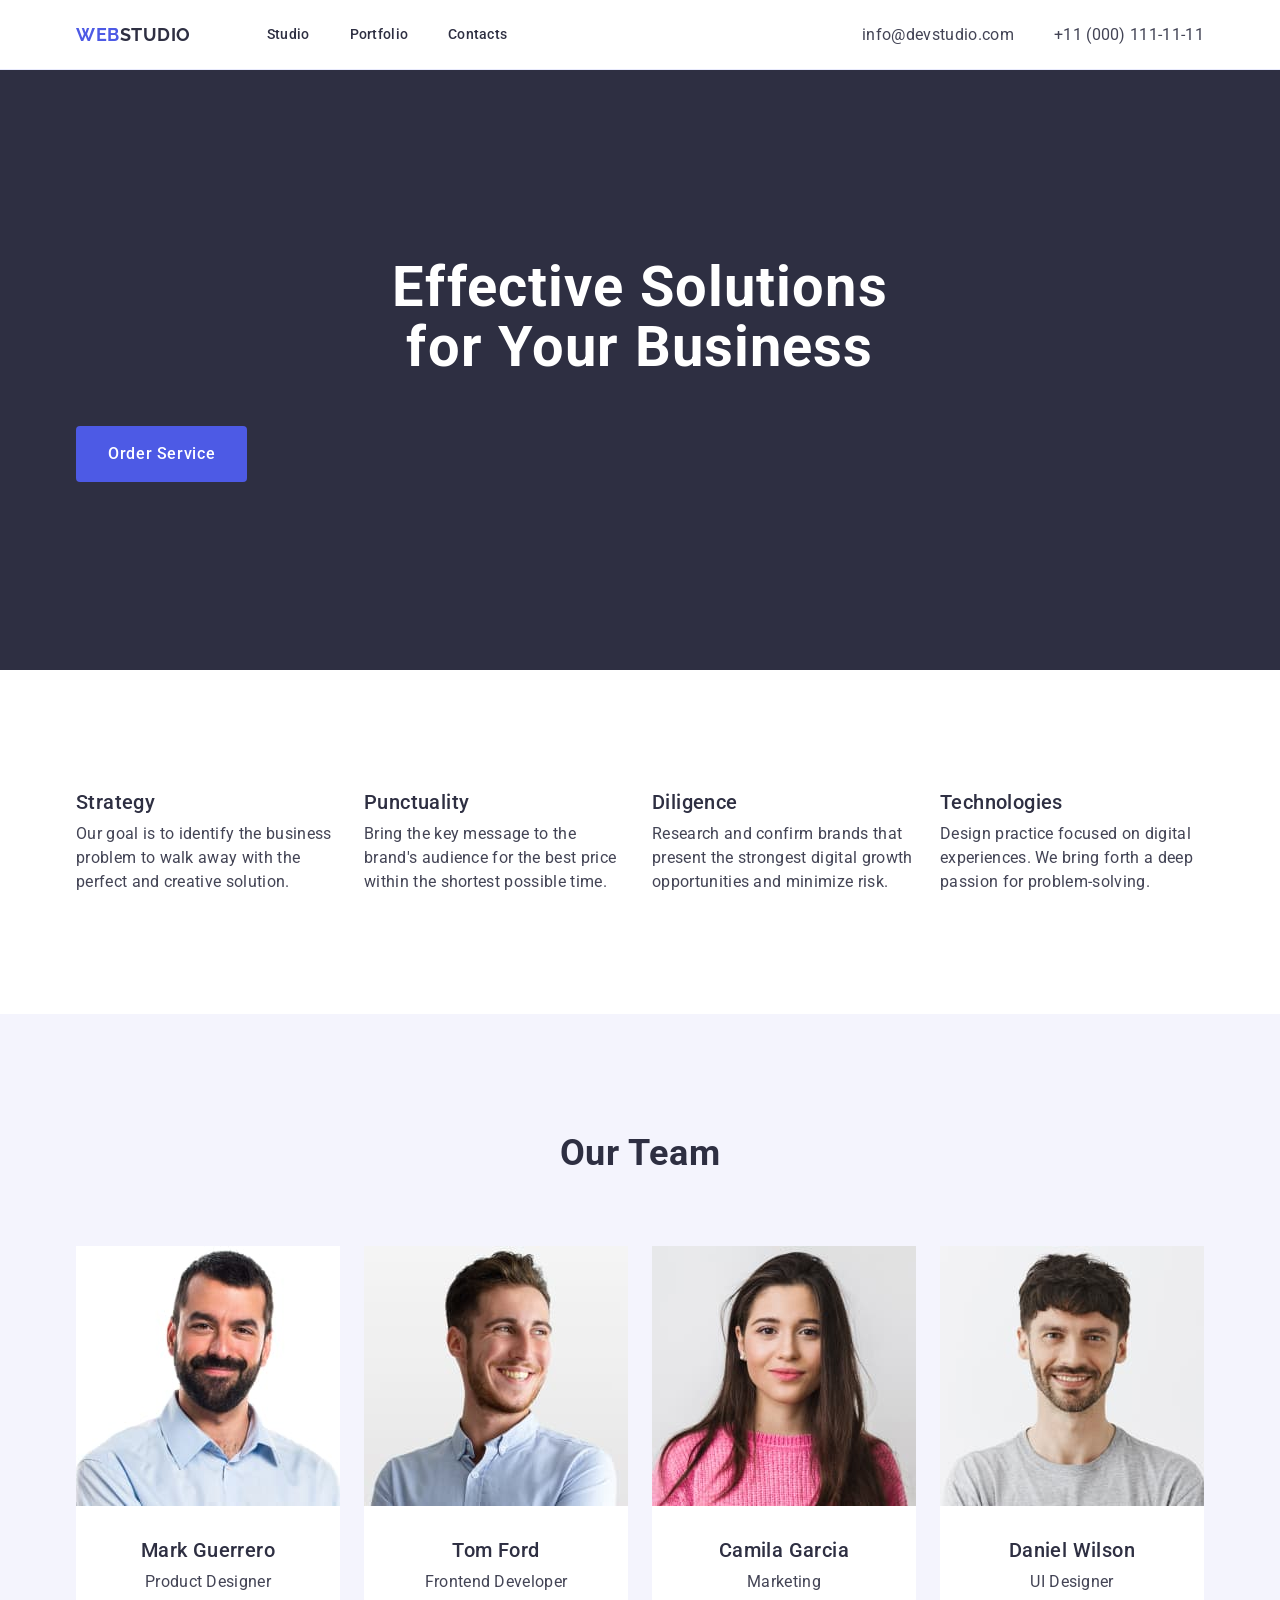
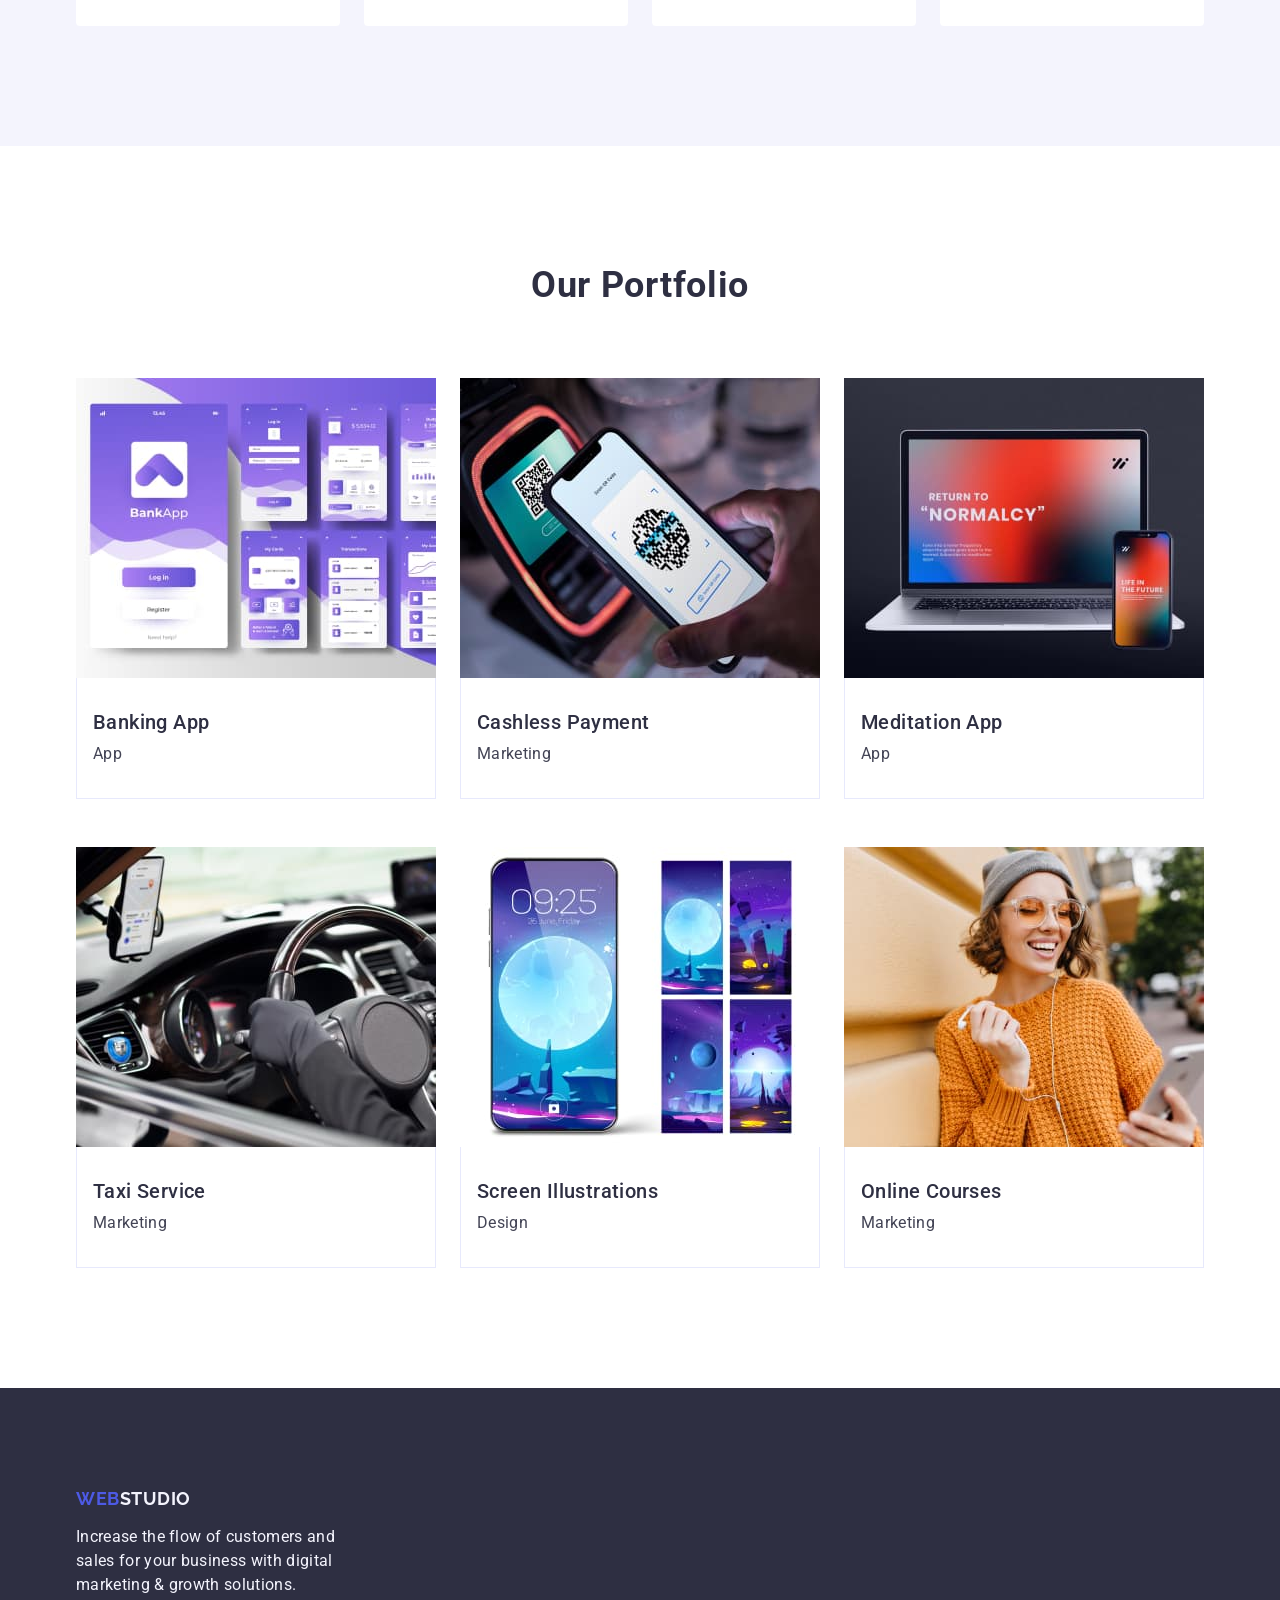
==== commit b71ef899: "Done  3 HW!" ====
--- a/index.html
+++ b/index.html
@@ -182,8 +182,10 @@
                 width="360"
                 height="300"
               />
-              <h3 class="portfolio-pre-title">Banking App</h3>
-              <p class="portfolio-text">App</p>
+              <div class="portfolio-box-wrap">
+                <h3 class="portfolio-pre-title">Banking App</h3>
+                <p class="portfolio-text">App</p>
+              </div>
             </li>
             <li class="portfolio-item">
               <img
@@ -192,8 +194,10 @@
                 width="360"
                 height="300"
               />
-              <h3 class="portfolio-pre-title">Cashless Payment</h3>
-              <p class="portfolio-text">Marketing</p>
+              <div class="portfolio-box-wrap">
+                <h3 class="portfolio-pre-title">Cashless Payment</h3>
+                <p class="portfolio-text">Marketing</p>
+              </div>
             </li>
             <li class="portfolio-item">
               <img
@@ -202,8 +206,10 @@
                 width="360"
                 height="300"
               />
-              <h3 class="portfolio-pre-title">Meditation App</h3>
-              <p class="portfolio-text">App</p>
+              <div class="portfolio-box-wrap">
+                <h3 class="portfolio-pre-title">Meditation App</h3>
+                <p class="portfolio-text">App</p>
+              </div>
             </li>
             <li class="portfolio-item">
               <img
@@ -212,8 +218,10 @@
                 width="360"
                 height="300"
               />
-              <h3 class="portfolio-pre-title">Taxi Service</h3>
-              <p class="portfolio-text">Marketing</p>
+              <div class="portfolio-box-wrap">
+                <h3 class="portfolio-pre-title">Taxi Service</h3>
+                <p class="portfolio-text">Marketing</p>
+              </div>
             </li>
             <li class="portfolio-item">
               <img
@@ -222,8 +230,10 @@
                 width="360"
                 height="300"
               />
-              <h3 class="portfolio-pre-title">Screen Illustrations</h3>
-              <p class="portfolio-text">Design</p>
+              <div class="portfolio-box-wrap">
+                <h3 class="portfolio-pre-title">Screen Illustrations</h3>
+                <p class="portfolio-text">Design</p>
+              </div>
             </li>
             <li class="portfolio-item">
               <img
@@ -232,8 +242,10 @@
                 width="360"
                 height="300"
               />
-              <h3 class="portfolio-pre-title">Online Courses</h3>
-              <p class="portfolio-text">Marketing</p>
+              <div class="portfolio-box-wrap">
+                <h3 class="portfolio-pre-title">Online Courses</h3>
+                <p class="portfolio-text">Marketing</p>
+              </div>
             </li>
           </ul>
         </div>
--- a/css/styles.css
+++ b/css/styles.css
@@ -353,11 +353,18 @@
 
 .portfolio-item {}
 
+.portfolio-box-wrap {
+    padding: 32px 16px;
+    border: 1px solid var(--heirlines-cornflower);
+    border-top: none;
+}
+
 .portfolio-pre-title {
     font-weight: 500;
     font-size: 20px;
     line-height: 1.20;
     letter-spacing: 0.02em;
+    margin-bottom: 8px;
     color: var(--primary-dark-color);
 }
 
